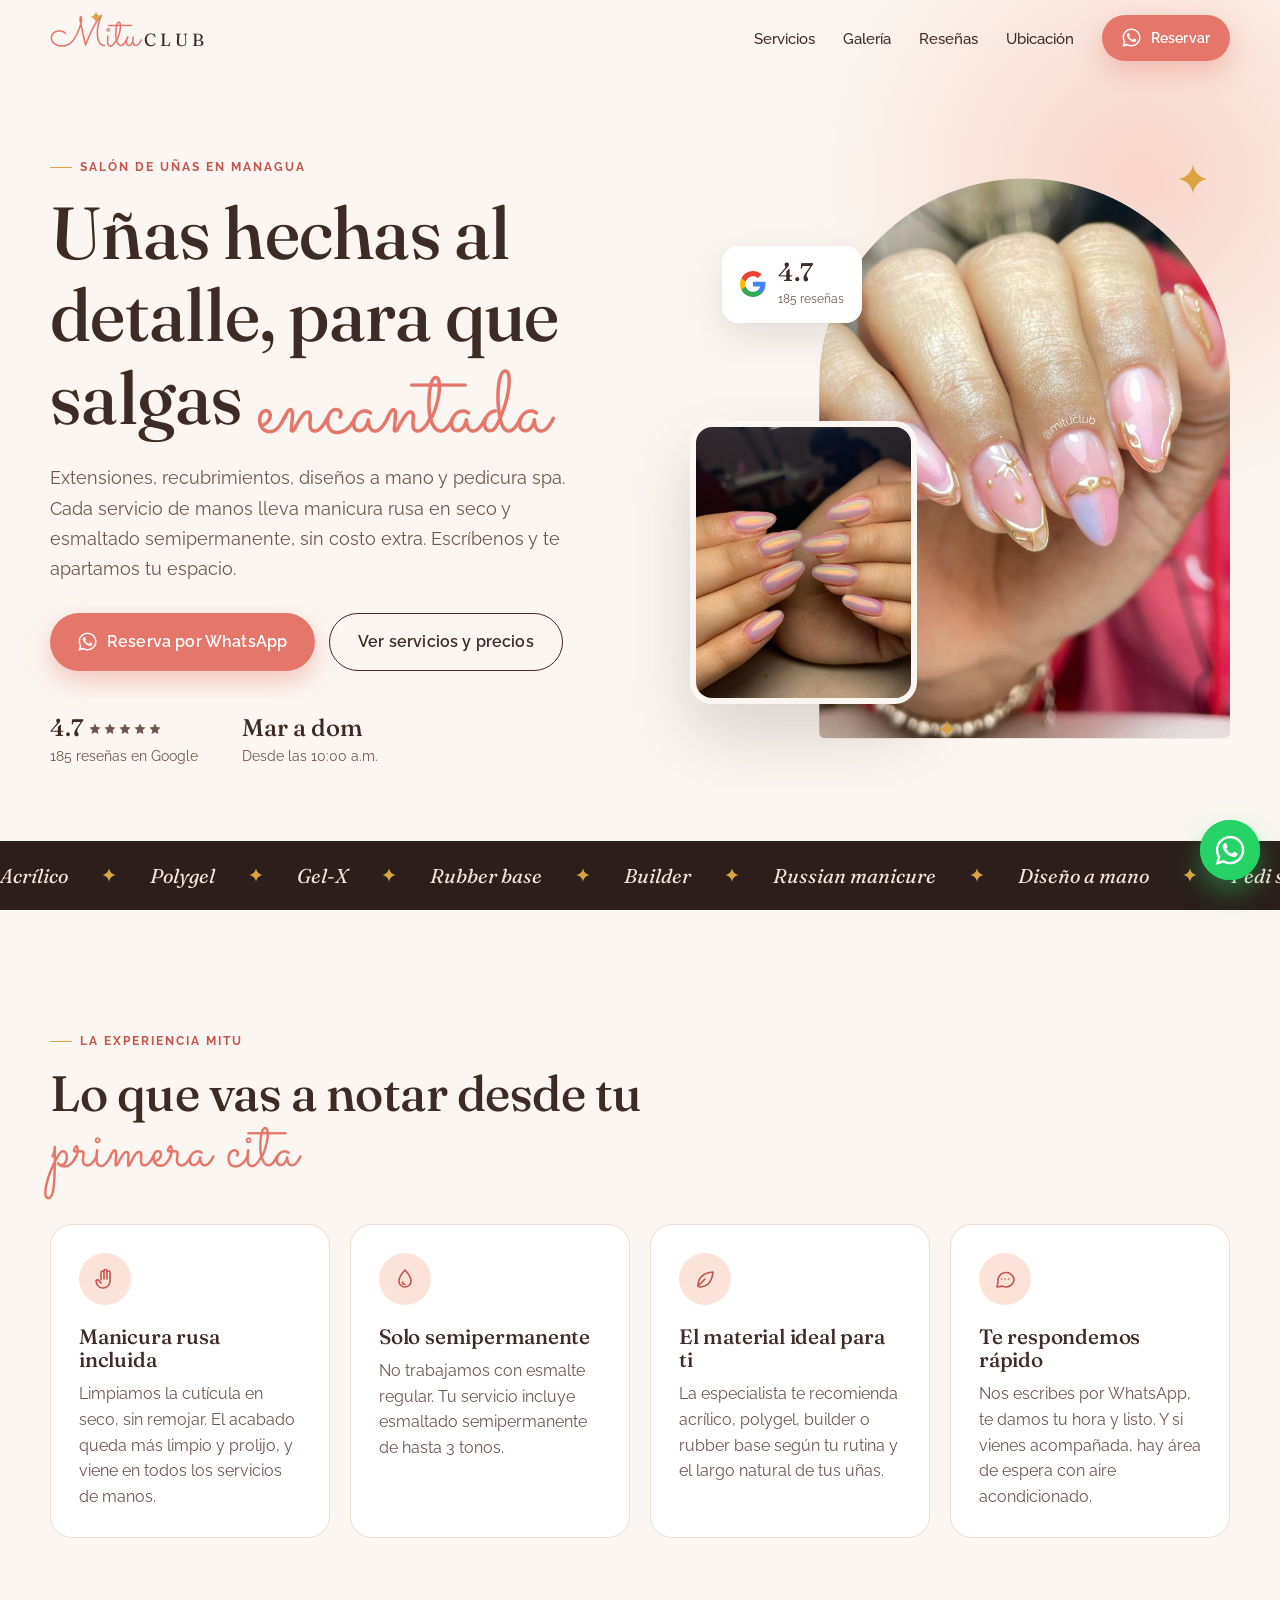
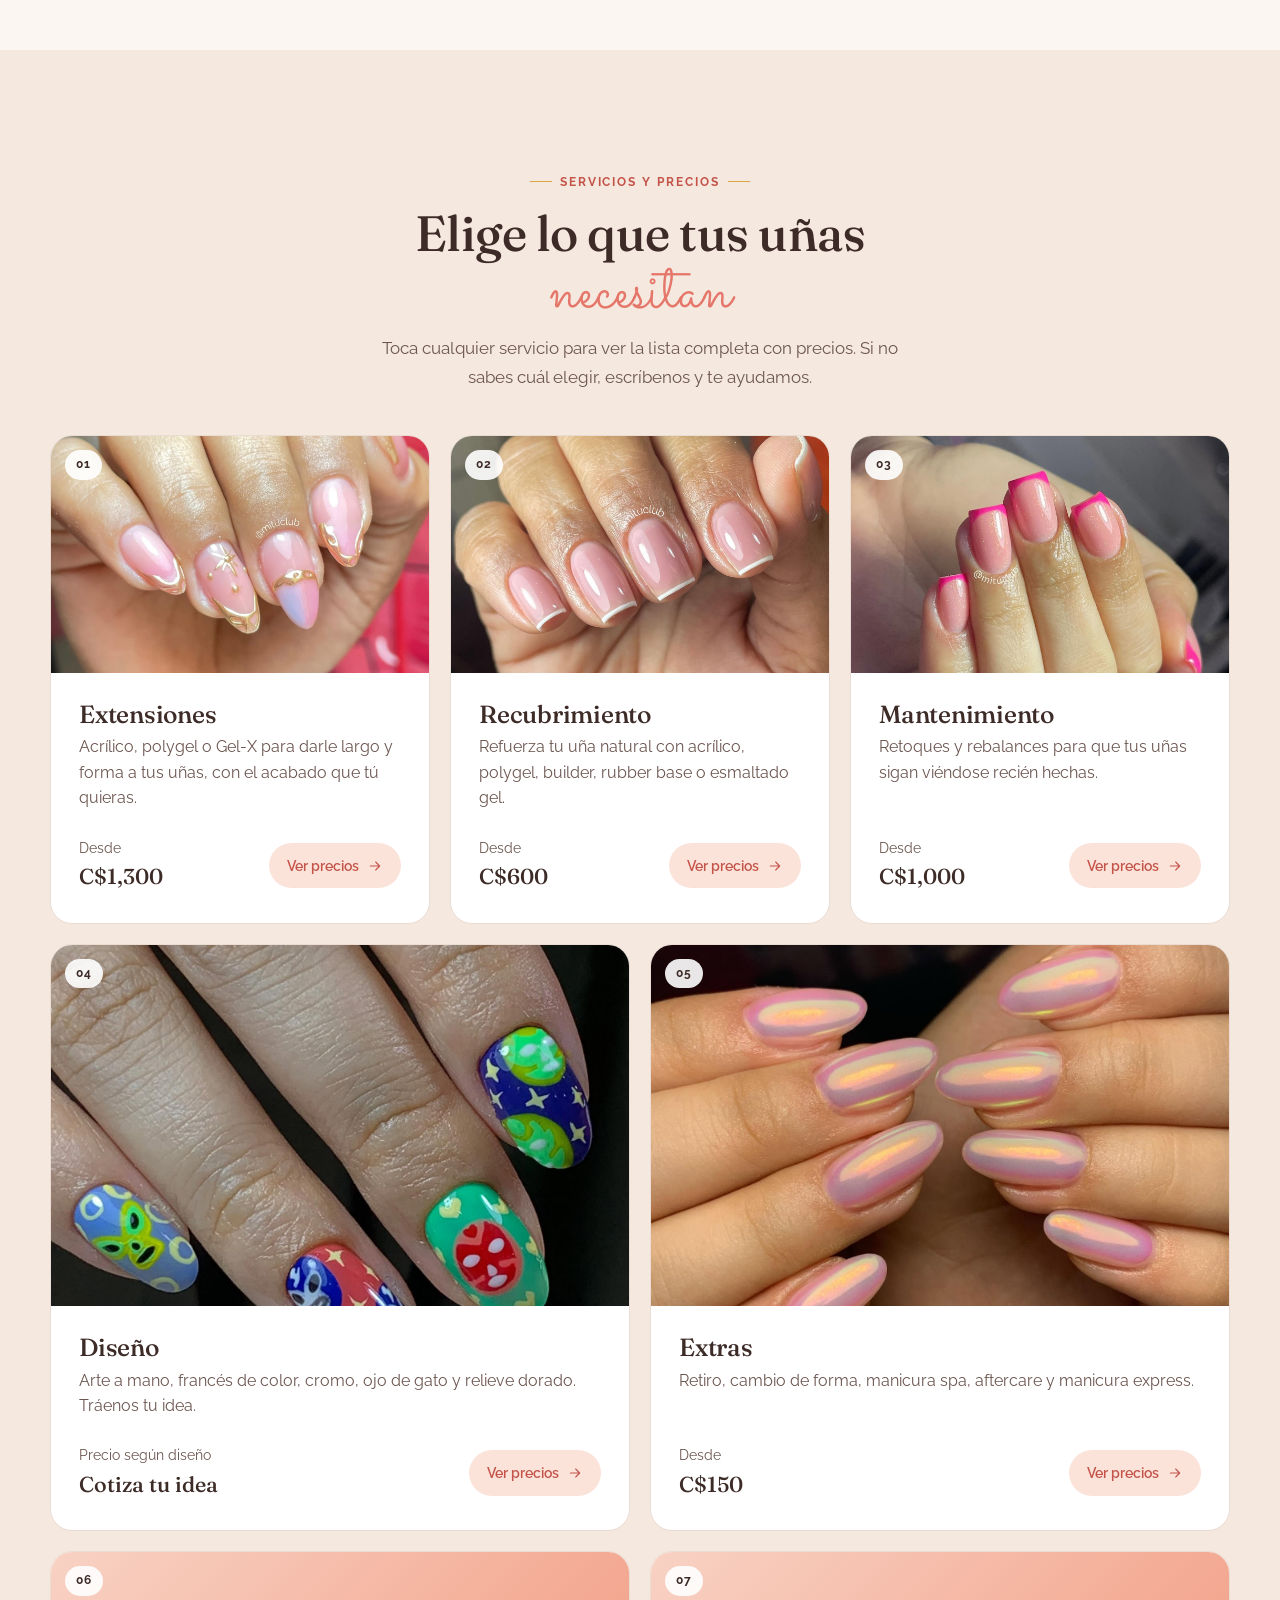
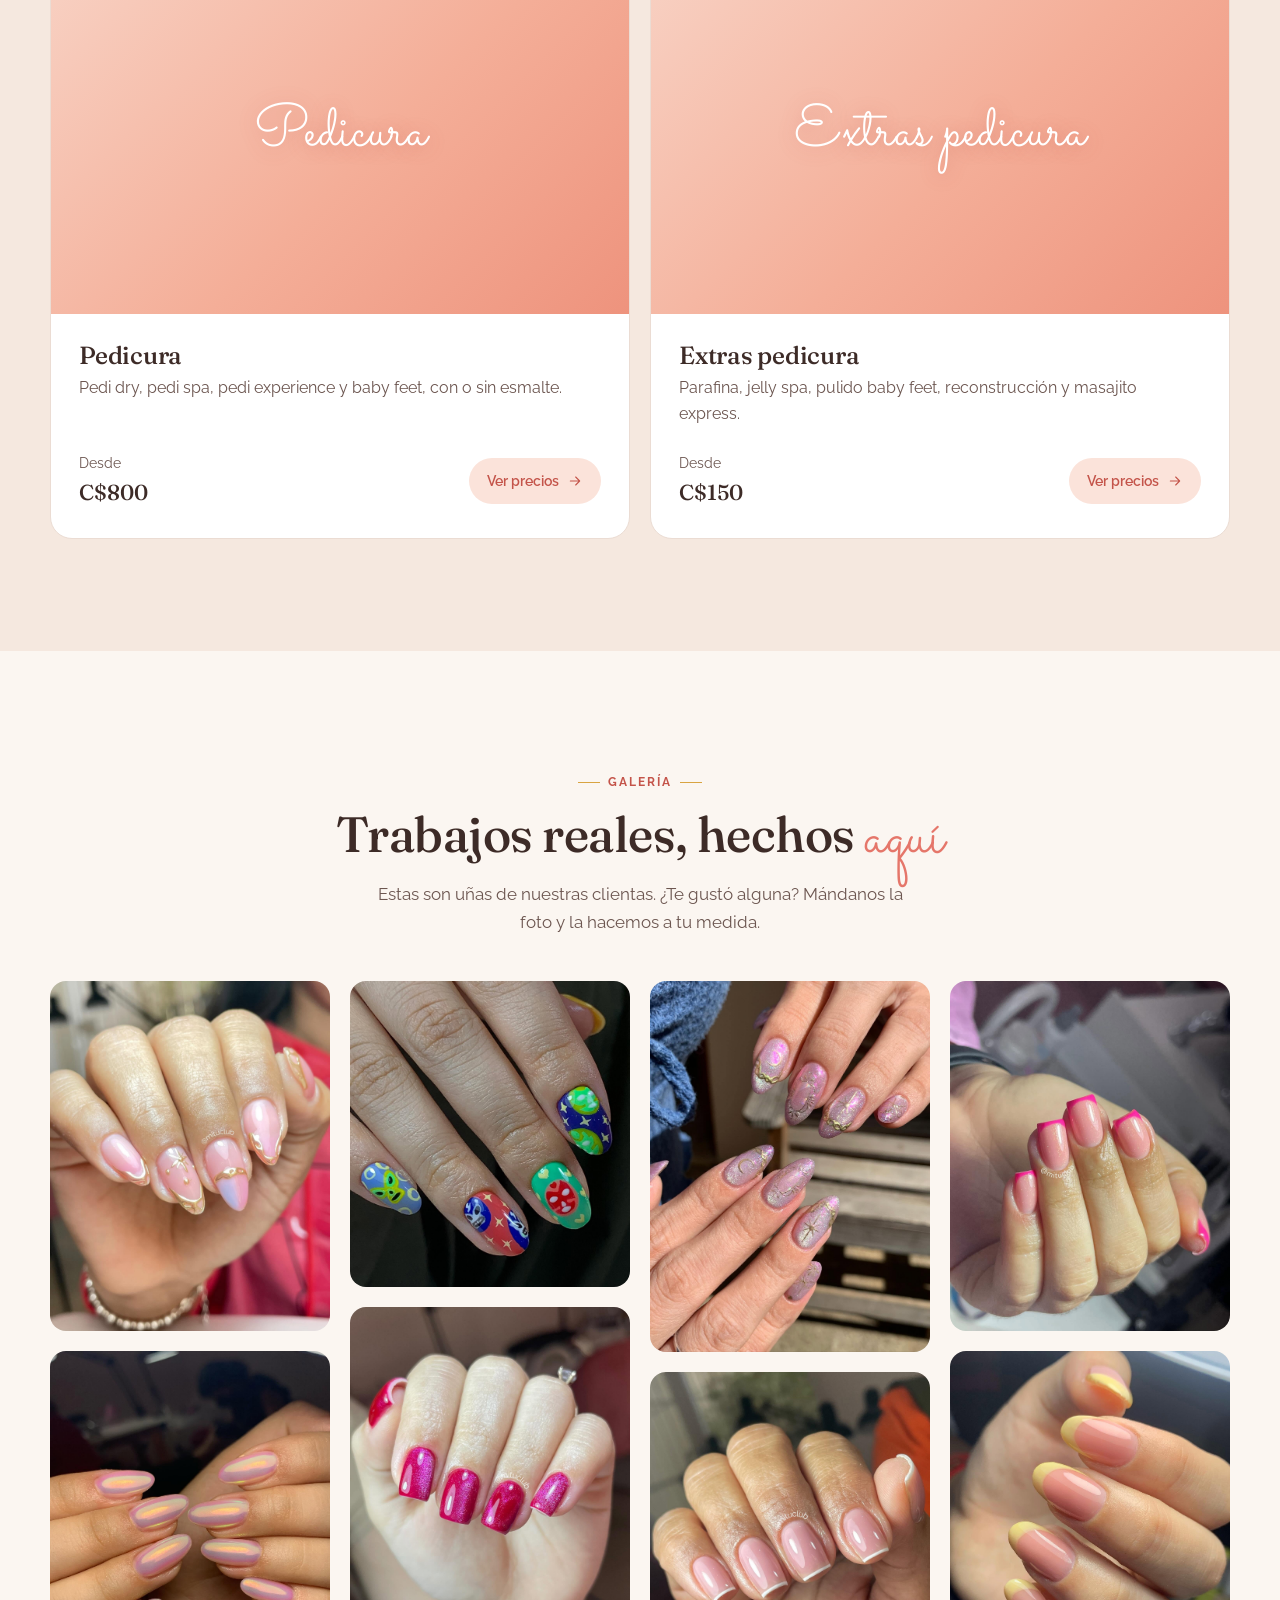
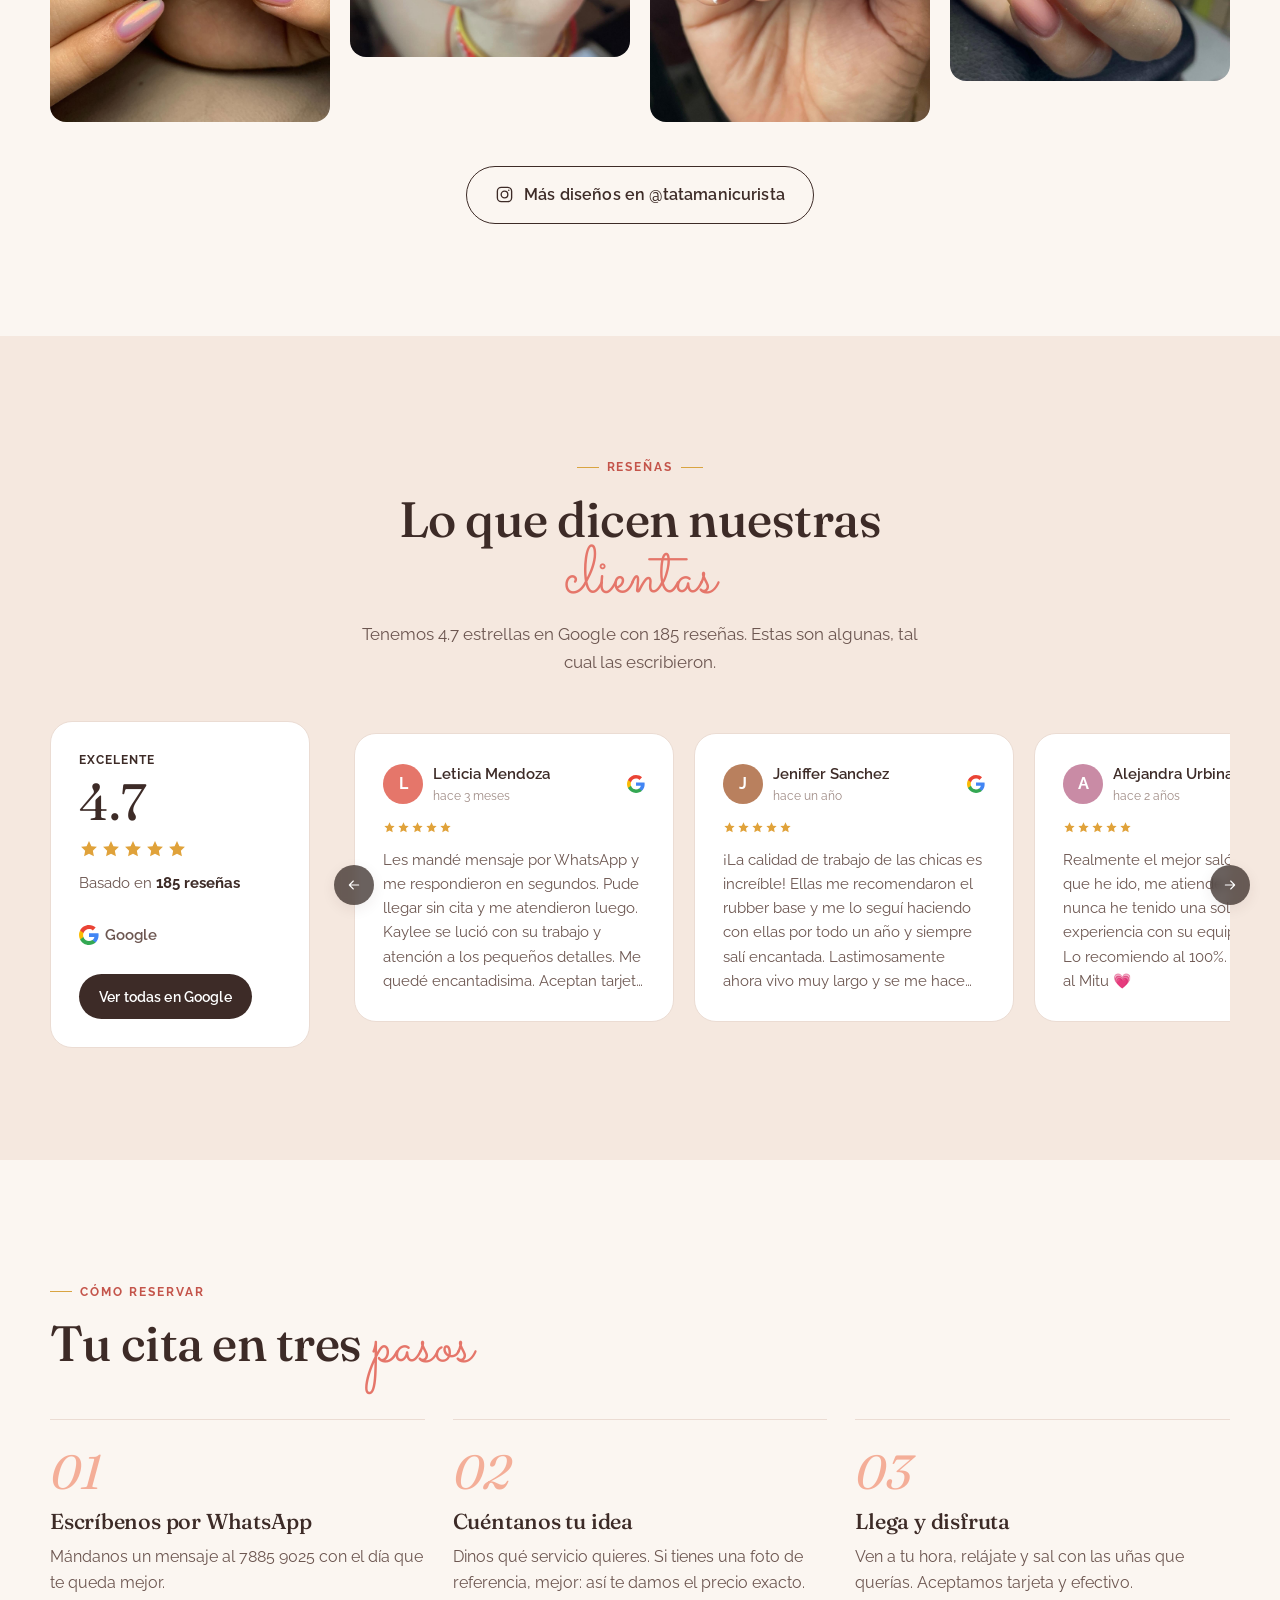
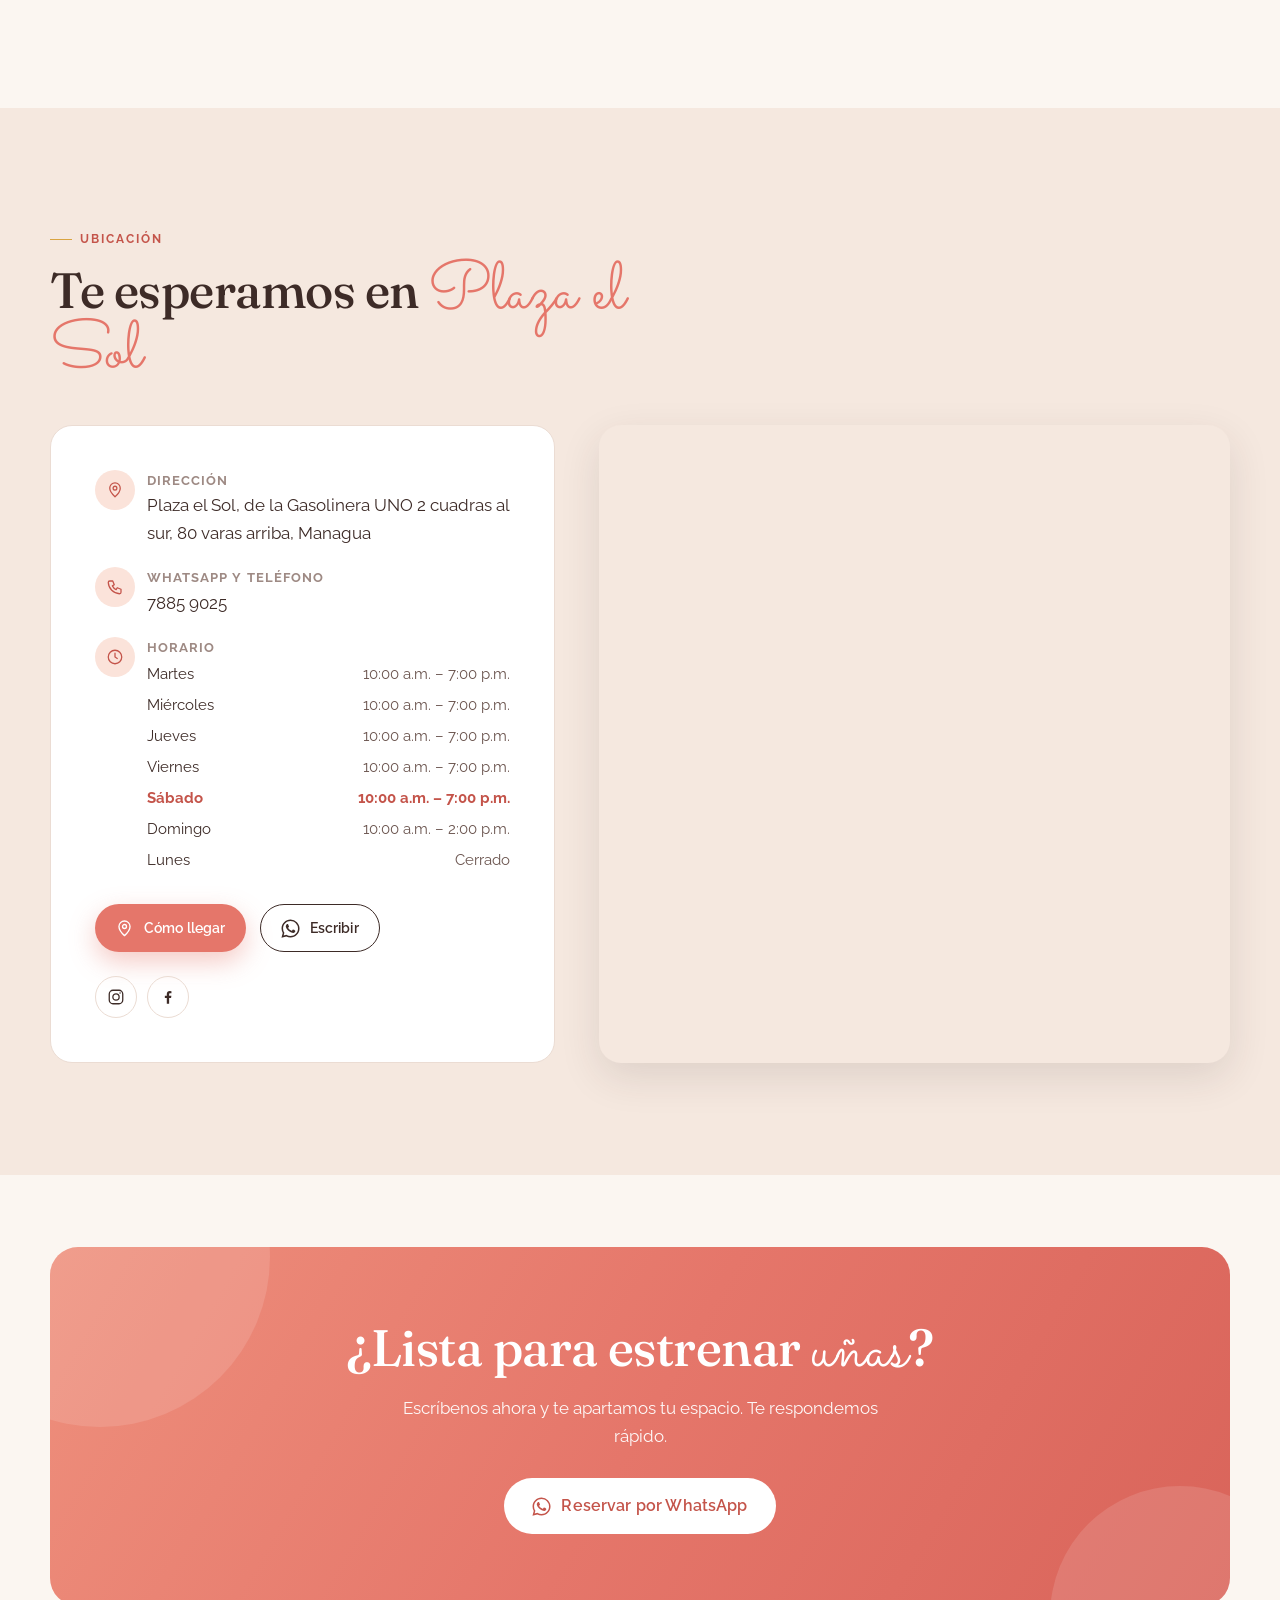
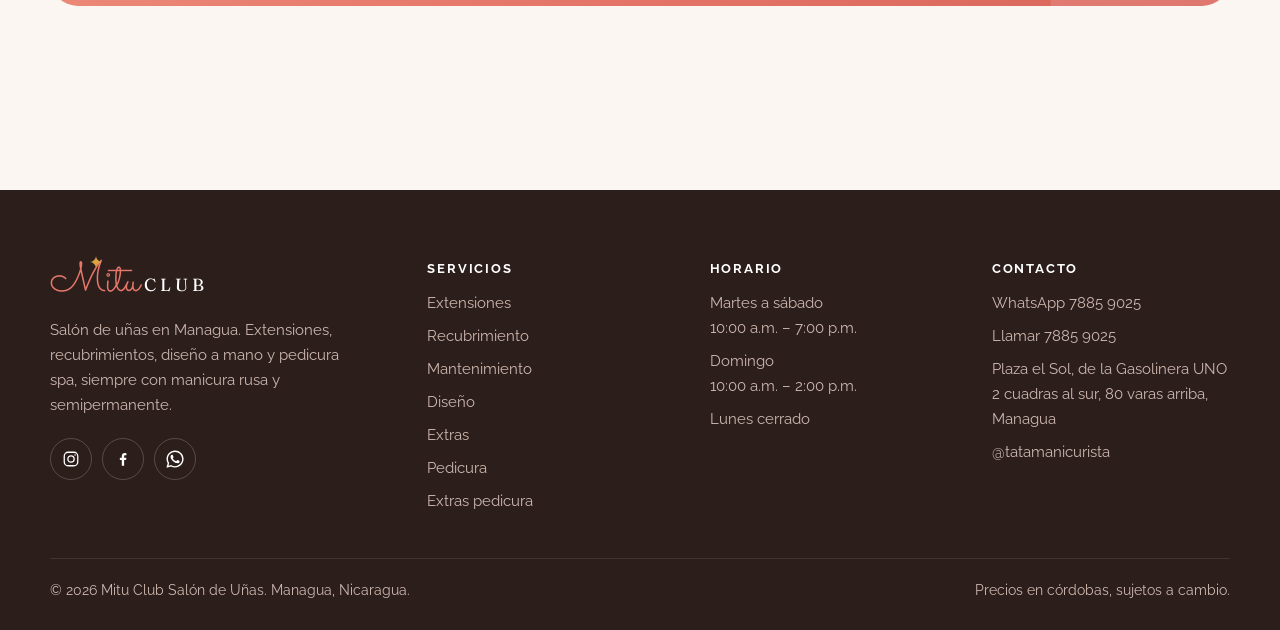
==== index.html @ b4ae1d47 "Sitio web de Mitu Club Salón de Uñas (Managua) Home con servicios, galería, reseñas de Google, mapa " ====
<!doctype html>
<html lang="es" class="no-js">
<head>
<meta charset="utf-8">
<meta name="viewport" content="width=device-width, initial-scale=1">
<title>Mitu Club Salón de Uñas en Managua | Extensiones, diseño y pedicura</title>
<meta name="description" content="Salón de uñas en Managua con 4.7★ en Google. Extensiones, rubber base, diseño a mano y pedicura spa con manicura rusa incluida. Reserva por WhatsApp al 7885 9025.">
<link rel="canonical" href="https://davidr0824.github.io/mitu-club/">
<meta name="theme-color" content="#FBF6F1">
<meta property="og:type" content="website">
<meta property="og:locale" content="es_NI">
<meta property="og:site_name" content="Mitu Club Salón de Uñas">
<meta property="og:title" content="Mitu Club Salón de Uñas en Managua | Extensiones, diseño y pedicura">
<meta property="og:description" content="Salón de uñas en Managua con 4.7★ en Google. Extensiones, rubber base, diseño a mano y pedicura spa con manicura rusa incluida. Reserva por WhatsApp al 7885 9025.">
<meta property="og:url" content="https://davidr0824.github.io/mitu-club/">
<meta property="og:image" content="https://davidr0824.github.io/mitu-club/assets/img/galeria/unas-rosa-oro-cromo.jpg">
<link rel="icon" href="data:image/svg+xml,%3Csvg xmlns='http://www.w3.org/2000/svg' viewBox='0 0 64 64'%3E%3Crect width='64' height='64' rx='16' fill='%23E5766A'/%3E%3Cpath d='M32 10c1.2 12 10 20.8 22 22-12 1.2-20.8 10-22 22-1.2-12-10-20.8-22-22 12-1.2 20.8-10 22-22Z' fill='%23fff'/%3E%3C/svg%3E">
<link rel="preconnect" href="https://fonts.googleapis.com">
<link rel="preconnect" href="https://fonts.gstatic.com" crossorigin>
<link href="https://fonts.googleapis.com/css2?family=Fraunces:ital,opsz,wght@0,9..144,400;0,9..144,500;1,9..144,400;1,9..144,500&family=Raleway:wght@400;500;600;700&family=Sacramento&display=swap" rel="stylesheet">
<link rel="stylesheet" href="css/styles.css">
<script type="application/ld+json">{"@context":"https://schema.org","@type":"NailSalon","name":"Mitu Club Salón de Uñas","image":"https://davidr0824.github.io/mitu-club/assets/img/galeria/unas-rosa-oro-cromo.jpg","url":"https://davidr0824.github.io/mitu-club/","telephone":"+50578859025","priceRange":"C$150 – C$1,450","address":{"@type":"PostalAddress","streetAddress":"Plaza el Sol, de la Gasolinera UNO 2 cuadras al sur, 80 varas arriba","addressLocality":"Managua","postalCode":"14035","addressCountry":"NI"},"geo":{"@type":"GeoCoordinates","latitude":12.1280834,"longitude":-86.2606583},"hasMap":"https://maps.google.com/?cid=15493119852081437505","openingHoursSpecification":[{"@type":"OpeningHoursSpecification","dayOfWeek":["Tuesday","Wednesday","Thursday","Friday","Saturday"],"opens":"10:00","closes":"19:00"},{"@type":"OpeningHoursSpecification","dayOfWeek":"Sunday","opens":"10:00","closes":"14:00"}],"aggregateRating":{"@type":"AggregateRating","ratingValue":"4.7","reviewCount":185},"sameAs":["https://www.facebook.com/mitu.clubbb/","https://www.instagram.com/tatamanicurista/"]}</script>
</head>
<body>
<a class="skip-link" href="#contenido">Saltar al contenido</a>
<header class="site-header">
  <div class="container header-inner">
    <a class="logo" href="./" aria-label="Mitu Club Salón de Uñas, inicio">
      <svg class="logo-spark" aria-hidden="true" viewBox="0 0 24 24" fill="currentColor"><path d="M12 0c.6 6.4 5.6 11.4 12 12-6.4.6-11.4 5.6-12 12-.6-6.4-5.6-11.4-12-12C6.4 11.4 11.4 6.4 12 0Z"/></svg>
      <span class="logo-script">Mitu</span><span class="logo-word">Club</span>
    </a>
    <nav class="nav" aria-label="Principal">
      <ul class="nav-links" id="menu">
        <li><a href="./#servicios">Servicios</a></li>
        <li><a href="./#galeria">Galería</a></li>
        <li><a href="./#resenas">Reseñas</a></li>
        <li><a href="./#ubicacion">Ubicación</a></li>
      </ul>
      <a class="btn btn--primary btn--sm" href="https://wa.me/50578859025?text=%C2%A1Hola%20Mitu%20Club!%20Quiero%20agendar%20una%20cita%20para%20mis%20u%C3%B1as." target="_blank" rel="noopener"><svg class="icon" aria-hidden="true" viewBox="0 0 24 24" fill="currentColor"><path d="M17.47 14.38c-.3-.15-1.75-.86-2.02-.96-.27-.1-.47-.15-.67.15-.2.3-.77.96-.94 1.16-.17.2-.35.22-.64.07-.3-.15-1.26-.46-2.39-1.48-.88-.79-1.48-1.76-1.65-2.06-.17-.3-.02-.46.13-.6.13-.14.3-.35.45-.52.15-.17.2-.3.3-.5.1-.2.05-.37-.03-.52-.07-.15-.67-1.6-.92-2.2-.24-.58-.49-.5-.67-.5h-.57c-.2 0-.52.07-.79.37-.27.3-1.04 1.02-1.04 2.48 0 1.46 1.07 2.88 1.21 3.08.15.2 2.1 3.2 5.08 4.49.71.31 1.26.49 1.69.63.71.22 1.36.19 1.87.12.57-.09 1.75-.72 2-1.41.25-.69.25-1.29.17-1.41-.07-.12-.27-.2-.57-.35M12.05 21.5h-.01a9.43 9.43 0 0 1-4.8-1.31l-.35-.2-3.57.93.95-3.48-.22-.36a9.41 9.41 0 0 1-1.44-5.02c0-5.2 4.24-9.43 9.45-9.43 2.52 0 4.89.98 6.67 2.77a9.37 9.37 0 0 1 2.76 6.67c0 5.2-4.24 9.43-9.44 9.43m8.04-17.47A11.3 11.3 0 0 0 12.05.7C5.78.7.68 5.8.68 12.06c0 2 .52 3.96 1.52 5.68L.58 23.7l6.1-1.6a11.36 11.36 0 0 0 5.37 1.37h.01c6.26 0 11.36-5.1 11.36-11.37 0-3.03-1.18-5.89-3.33-8.04"/></svg> Reservar</a>
      <button class="nav-toggle" aria-label="Abrir menú" aria-expanded="false" aria-controls="menu"><span></span></button>
    </nav>
  </div>
</header>
<main id="contenido">

  <section class="hero">
    <div class="container hero-grid">
      <div>
        <span class="eyebrow" data-hero style="--d:.05s">Salón de uñas en Managua</span>
        <h1 class="hero-title" data-hero style="--d:.15s">Uñas hechas al detalle, para que salgas <span class="script">encantada</span></h1>
        <p class="hero-lead" data-hero style="--d:.3s">Extensiones, recubrimientos, diseños a mano y pedicura spa. Cada servicio de manos lleva manicura rusa en seco y esmaltado semipermanente, sin costo extra. Escríbenos y te apartamos tu espacio.</p>
        <div class="hero-actions" data-hero style="--d:.45s">
          <a class="btn btn--primary" href="https://wa.me/50578859025?text=%C2%A1Hola%20Mitu%20Club!%20Quiero%20agendar%20una%20cita%20para%20mis%20u%C3%B1as." target="_blank" rel="noopener"><svg class="icon" aria-hidden="true" viewBox="0 0 24 24" fill="currentColor"><path d="M17.47 14.38c-.3-.15-1.75-.86-2.02-.96-.27-.1-.47-.15-.67.15-.2.3-.77.96-.94 1.16-.17.2-.35.22-.64.07-.3-.15-1.26-.46-2.39-1.48-.88-.79-1.48-1.76-1.65-2.06-.17-.3-.02-.46.13-.6.13-.14.3-.35.45-.52.15-.17.2-.3.3-.5.1-.2.05-.37-.03-.52-.07-.15-.67-1.6-.92-2.2-.24-.58-.49-.5-.67-.5h-.57c-.2 0-.52.07-.79.37-.27.3-1.04 1.02-1.04 2.48 0 1.46 1.07 2.88 1.21 3.08.15.2 2.1 3.2 5.08 4.49.71.31 1.26.49 1.69.63.71.22 1.36.19 1.87.12.57-.09 1.75-.72 2-1.41.25-.69.25-1.29.17-1.41-.07-.12-.27-.2-.57-.35M12.05 21.5h-.01a9.43 9.43 0 0 1-4.8-1.31l-.35-.2-3.57.93.95-3.48-.22-.36a9.41 9.41 0 0 1-1.44-5.02c0-5.2 4.24-9.43 9.45-9.43 2.52 0 4.89.98 6.67 2.77a9.37 9.37 0 0 1 2.76 6.67c0 5.2-4.24 9.43-9.44 9.43m8.04-17.47A11.3 11.3 0 0 0 12.05.7C5.78.7.68 5.8.68 12.06c0 2 .52 3.96 1.52 5.68L.58 23.7l6.1-1.6a11.36 11.36 0 0 0 5.37 1.37h.01c6.26 0 11.36-5.1 11.36-11.37 0-3.03-1.18-5.89-3.33-8.04"/></svg> Reserva por WhatsApp</a>
          <a class="btn btn--ghost" href="#servicios">Ver servicios y precios</a>
        </div>
        <div class="hero-trust" data-hero style="--d:.6s">
          <div class="trust-item">
            <div>
              <strong>4.7 <span class="trust-stars" aria-hidden="true"><svg class="icon" viewBox="0 0 24 24" fill="currentColor"><path d="M12 2.5l2.9 6.14 6.6.78-4.9 4.6 1.3 6.6L12 17.6l-5.9 3.02 1.3-6.6-4.9-4.6 6.6-.78L12 2.5Z"/></svg><svg class="icon" viewBox="0 0 24 24" fill="currentColor"><path d="M12 2.5l2.9 6.14 6.6.78-4.9 4.6 1.3 6.6L12 17.6l-5.9 3.02 1.3-6.6-4.9-4.6 6.6-.78L12 2.5Z"/></svg><svg class="icon" viewBox="0 0 24 24" fill="currentColor"><path d="M12 2.5l2.9 6.14 6.6.78-4.9 4.6 1.3 6.6L12 17.6l-5.9 3.02 1.3-6.6-4.9-4.6 6.6-.78L12 2.5Z"/></svg><svg class="icon" viewBox="0 0 24 24" fill="currentColor"><path d="M12 2.5l2.9 6.14 6.6.78-4.9 4.6 1.3 6.6L12 17.6l-5.9 3.02 1.3-6.6-4.9-4.6 6.6-.78L12 2.5Z"/></svg><svg class="icon" viewBox="0 0 24 24" fill="currentColor"><path d="M12 2.5l2.9 6.14 6.6.78-4.9 4.6 1.3 6.6L12 17.6l-5.9 3.02 1.3-6.6-4.9-4.6 6.6-.78L12 2.5Z"/></svg></span></strong>
              <span>185 reseñas en Google</span>
            </div>
          </div>
          <div class="trust-item">
            <div>
              <strong>Mar a dom</strong>
              <span>Desde las 10:00 a.m.</span>
            </div>
          </div>
        </div>
      </div>
      <div class="hero-visual" aria-hidden="false">
        <div class="hero-photo hero-photo--main"><img src="assets/img/galeria/unas-rosa-oro-cromo.jpg" alt="Uñas almendra rosa con detalles dorados en relieve y estrella" width="1440" height="1800" fetchpriority="high" decoding="async" sizes="(max-width: 700px) 100vw, 50vw"></div>
        <div class="hero-photo hero-photo--small" data-hero style="--d:.7s"><img src="assets/img/galeria/unas-cromo-rosa-aurora.jpg" alt="Uñas almendra con efecto cromo rosa aurora" width="1440" height="1910" loading="lazy" decoding="async" sizes="220px"></div>
        <div class="hero-badge" data-hero style="--d:.9s">
          <svg class="icon icon-google" aria-hidden="true" viewBox="0 0 24 24"><path fill="#4285F4" d="M23.52 12.27c0-.79-.07-1.54-.19-2.27H12v4.3h6.44c-.28 1.5-1.13 2.77-2.4 3.62v3.01h3.88c2.27-2.09 3.6-5.17 3.6-8.66z"/><path fill="#34A853" d="M12 24c3.24 0 5.95-1.08 7.93-2.92l-3.88-3.01c-1.08.72-2.45 1.15-4.05 1.15-3.11 0-5.74-2.1-6.68-4.92H1.3v3.09C3.26 21.3 7.3 24 12 24z"/><path fill="#FBBC05" d="M5.32 14.3A7.2 7.2 0 0 1 4.96 12c0-.8.14-1.57.36-2.3V6.61H1.3A11.98 11.98 0 0 0 0 12c0 1.94.46 3.77 1.3 5.39l4.02-3.09z"/><path fill="#EA4335" d="M12 4.75c1.76 0 3.34.6 4.58 1.78l3.44-3.44C17.95 1.19 15.24 0 12 0 7.3 0 3.26 2.7 1.3 6.61l4.02 3.09C6.26 6.88 8.89 4.75 12 4.75z"/></svg>
          <div><strong>4.7</strong><small>185 reseñas</small></div>
        </div>
        <svg class="hero-spark hero-spark--a" aria-hidden="true" viewBox="0 0 24 24" fill="currentColor"><path d="M12 0c.6 6.4 5.6 11.4 12 12-6.4.6-11.4 5.6-12 12-.6-6.4-5.6-11.4-12-12C6.4 11.4 11.4 6.4 12 0Z"/></svg>
        <svg class="hero-spark hero-spark--b" aria-hidden="true" viewBox="0 0 24 24" fill="currentColor"><path d="M12 0c.6 6.4 5.6 11.4 12 12-6.4.6-11.4 5.6-12 12-.6-6.4-5.6-11.4-12-12C6.4 11.4 11.4 6.4 12 0Z"/></svg>
      </div>
    </div>
  </section>

  <div class="marquee" aria-label="Técnicas que trabajamos">
    <div class="marquee-track"><div class="marquee-group"><span class="marquee-item">Acrílico</span><svg class="marquee-dot icon" aria-hidden="true" viewBox="0 0 24 24" fill="currentColor"><path d="M12 0c.6 6.4 5.6 11.4 12 12-6.4.6-11.4 5.6-12 12-.6-6.4-5.6-11.4-12-12C6.4 11.4 11.4 6.4 12 0Z"/></svg><span class="marquee-item">Polygel</span><svg class="marquee-dot icon" aria-hidden="true" viewBox="0 0 24 24" fill="currentColor"><path d="M12 0c.6 6.4 5.6 11.4 12 12-6.4.6-11.4 5.6-12 12-.6-6.4-5.6-11.4-12-12C6.4 11.4 11.4 6.4 12 0Z"/></svg><span class="marquee-item">Gel-X</span><svg class="marquee-dot icon" aria-hidden="true" viewBox="0 0 24 24" fill="currentColor"><path d="M12 0c.6 6.4 5.6 11.4 12 12-6.4.6-11.4 5.6-12 12-.6-6.4-5.6-11.4-12-12C6.4 11.4 11.4 6.4 12 0Z"/></svg><span class="marquee-item">Rubber base</span><svg class="marquee-dot icon" aria-hidden="true" viewBox="0 0 24 24" fill="currentColor"><path d="M12 0c.6 6.4 5.6 11.4 12 12-6.4.6-11.4 5.6-12 12-.6-6.4-5.6-11.4-12-12C6.4 11.4 11.4 6.4 12 0Z"/></svg><span class="marquee-item">Builder</span><svg class="marquee-dot icon" aria-hidden="true" viewBox="0 0 24 24" fill="currentColor"><path d="M12 0c.6 6.4 5.6 11.4 12 12-6.4.6-11.4 5.6-12 12-.6-6.4-5.6-11.4-12-12C6.4 11.4 11.4 6.4 12 0Z"/></svg><span class="marquee-item">Russian manicure</span><svg class="marquee-dot icon" aria-hidden="true" viewBox="0 0 24 24" fill="currentColor"><path d="M12 0c.6 6.4 5.6 11.4 12 12-6.4.6-11.4 5.6-12 12-.6-6.4-5.6-11.4-12-12C6.4 11.4 11.4 6.4 12 0Z"/></svg><span class="marquee-item">Diseño a mano</span><svg class="marquee-dot icon" aria-hidden="true" viewBox="0 0 24 24" fill="currentColor"><path d="M12 0c.6 6.4 5.6 11.4 12 12-6.4.6-11.4 5.6-12 12-.6-6.4-5.6-11.4-12-12C6.4 11.4 11.4 6.4 12 0Z"/></svg><span class="marquee-item">Pedi spa</span><svg class="marquee-dot icon" aria-hidden="true" viewBox="0 0 24 24" fill="currentColor"><path d="M12 0c.6 6.4 5.6 11.4 12 12-6.4.6-11.4 5.6-12 12-.6-6.4-5.6-11.4-12-12C6.4 11.4 11.4 6.4 12 0Z"/></svg><span class="marquee-item">Baby feet</span><svg class="marquee-dot icon" aria-hidden="true" viewBox="0 0 24 24" fill="currentColor"><path d="M12 0c.6 6.4 5.6 11.4 12 12-6.4.6-11.4 5.6-12 12-.6-6.4-5.6-11.4-12-12C6.4 11.4 11.4 6.4 12 0Z"/></svg><span class="marquee-item">Efecto cromo</span><svg class="marquee-dot icon" aria-hidden="true" viewBox="0 0 24 24" fill="currentColor"><path d="M12 0c.6 6.4 5.6 11.4 12 12-6.4.6-11.4 5.6-12 12-.6-6.4-5.6-11.4-12-12C6.4 11.4 11.4 6.4 12 0Z"/></svg></div><div class="marquee-group" aria-hidden="true"><span class="marquee-item">Acrílico</span><svg class="marquee-dot icon" aria-hidden="true" viewBox="0 0 24 24" fill="currentColor"><path d="M12 0c.6 6.4 5.6 11.4 12 12-6.4.6-11.4 5.6-12 12-.6-6.4-5.6-11.4-12-12C6.4 11.4 11.4 6.4 12 0Z"/></svg><span class="marquee-item">Polygel</span><svg class="marquee-dot icon" aria-hidden="true" viewBox="0 0 24 24" fill="currentColor"><path d="M12 0c.6 6.4 5.6 11.4 12 12-6.4.6-11.4 5.6-12 12-.6-6.4-5.6-11.4-12-12C6.4 11.4 11.4 6.4 12 0Z"/></svg><span class="marquee-item">Gel-X</span><svg class="marquee-dot icon" aria-hidden="true" viewBox="0 0 24 24" fill="currentColor"><path d="M12 0c.6 6.4 5.6 11.4 12 12-6.4.6-11.4 5.6-12 12-.6-6.4-5.6-11.4-12-12C6.4 11.4 11.4 6.4 12 0Z"/></svg><span class="marquee-item">Rubber base</span><svg class="marquee-dot icon" aria-hidden="true" viewBox="0 0 24 24" fill="currentColor"><path d="M12 0c.6 6.4 5.6 11.4 12 12-6.4.6-11.4 5.6-12 12-.6-6.4-5.6-11.4-12-12C6.4 11.4 11.4 6.4 12 0Z"/></svg><span class="marquee-item">Builder</span><svg class="marquee-dot icon" aria-hidden="true" viewBox="0 0 24 24" fill="currentColor"><path d="M12 0c.6 6.4 5.6 11.4 12 12-6.4.6-11.4 5.6-12 12-.6-6.4-5.6-11.4-12-12C6.4 11.4 11.4 6.4 12 0Z"/></svg><span class="marquee-item">Russian manicure</span><svg class="marquee-dot icon" aria-hidden="true" viewBox="0 0 24 24" fill="currentColor"><path d="M12 0c.6 6.4 5.6 11.4 12 12-6.4.6-11.4 5.6-12 12-.6-6.4-5.6-11.4-12-12C6.4 11.4 11.4 6.4 12 0Z"/></svg><span class="marquee-item">Diseño a mano</span><svg class="marquee-dot icon" aria-hidden="true" viewBox="0 0 24 24" fill="currentColor"><path d="M12 0c.6 6.4 5.6 11.4 12 12-6.4.6-11.4 5.6-12 12-.6-6.4-5.6-11.4-12-12C6.4 11.4 11.4 6.4 12 0Z"/></svg><span class="marquee-item">Pedi spa</span><svg class="marquee-dot icon" aria-hidden="true" viewBox="0 0 24 24" fill="currentColor"><path d="M12 0c.6 6.4 5.6 11.4 12 12-6.4.6-11.4 5.6-12 12-.6-6.4-5.6-11.4-12-12C6.4 11.4 11.4 6.4 12 0Z"/></svg><span class="marquee-item">Baby feet</span><svg class="marquee-dot icon" aria-hidden="true" viewBox="0 0 24 24" fill="currentColor"><path d="M12 0c.6 6.4 5.6 11.4 12 12-6.4.6-11.4 5.6-12 12-.6-6.4-5.6-11.4-12-12C6.4 11.4 11.4 6.4 12 0Z"/></svg><span class="marquee-item">Efecto cromo</span><svg class="marquee-dot icon" aria-hidden="true" viewBox="0 0 24 24" fill="currentColor"><path d="M12 0c.6 6.4 5.6 11.4 12 12-6.4.6-11.4 5.6-12 12-.6-6.4-5.6-11.4-12-12C6.4 11.4 11.4 6.4 12 0Z"/></svg></div></div>
  </div>

  <section class="section" aria-labelledby="perks-title">
    <div class="container">
      <div class="section-head" data-reveal>
        <span class="eyebrow">La experiencia Mitu</span>
        <h2 class="section-title" id="perks-title">Lo que vas a notar desde tu <span class="script">primera cita</span></h2>
      </div>
      <div class="perks">
        <div class="perk" data-reveal style="--d:0s">
          <div class="perk-icon"><svg class="icon" aria-hidden="true" viewBox="0 0 24 24" fill="none" stroke="currentColor" stroke-width="1.6" stroke-linecap="round" stroke-linejoin="round"><path d="M8 13V5.5a1.5 1.5 0 0 1 3 0V12M11 11.5V4a1.5 1.5 0 0 1 3 0v8M14 11.5V5.5a1.5 1.5 0 0 1 3 0v8.5a7 7 0 0 1-7 7h-.5a6 6 0 0 1-4.9-2.6L3.3 15.3a1.5 1.5 0 0 1 2.4-1.8L8 16"/></svg></div>
          <h3>Manicura rusa incluida</h3>
          <p>Limpiamos la cutícula en seco, sin remojar. El acabado queda más limpio y prolijo, y viene en todos los servicios de manos.</p>
        </div>
        <div class="perk" data-reveal style="--d:.08s">
          <div class="perk-icon"><svg class="icon" aria-hidden="true" viewBox="0 0 24 24" fill="none" stroke="currentColor" stroke-width="1.6" stroke-linecap="round" stroke-linejoin="round"><path d="M12 3s6 6.6 6 11a6 6 0 0 1-12 0c0-4.4 6-11 6-11Z"/><path d="M9.5 15a2.5 2.5 0 0 0 2.5 2.5"/></svg></div>
          <h3>Solo semipermanente</h3>
          <p>No trabajamos con esmalte regular. Tu servicio incluye esmaltado semipermanente de hasta 3 tonos.</p>
        </div>
        <div class="perk" data-reveal style="--d:.16s">
          <div class="perk-icon"><svg class="icon" aria-hidden="true" viewBox="0 0 24 24" fill="none" stroke="currentColor" stroke-width="1.6" stroke-linecap="round" stroke-linejoin="round"><path d="M5 19c0-8 5-13 15-14-1 10-6 15-14 15"/><path d="M5 19l7-7"/></svg></div>
          <h3>El material ideal para ti</h3>
          <p>La especialista te recomienda acrílico, polygel, builder o rubber base según tu rutina y el largo natural de tus uñas.</p>
        </div>
        <div class="perk" data-reveal style="--d:.24s">
          <div class="perk-icon"><svg class="icon" aria-hidden="true" viewBox="0 0 24 24" fill="none" stroke="currentColor" stroke-width="1.6" stroke-linecap="round" stroke-linejoin="round"><path d="M21 12a8 8 0 0 1-11.6 7.1L4 20l1-4.6A8 8 0 1 1 21 12Z"/><path d="M8.5 12h.01M12 12h.01M15.5 12h.01"/></svg></div>
          <h3>Te respondemos rápido</h3>
          <p>Nos escribes por WhatsApp, te damos tu hora y listo. Y si vienes acompañada, hay área de espera con aire acondicionado.</p>
        </div>
      </div>
    </div>
  </section>

  <section class="section section--alt" id="servicios" aria-labelledby="servicios-title">
    <div class="container">
      <div class="section-head section-head--center" data-reveal>
        <span class="eyebrow">Servicios y precios</span>
        <h2 class="section-title" id="servicios-title">Elige lo que tus uñas <span class="script">necesitan</span></h2>
        <p class="section-sub" style="margin-inline:auto;">Toca cualquier servicio para ver la lista completa con precios. Si no sabes cuál elegir, escríbenos y te ayudamos.</p>
      </div>
      <div class="services-grid">
        <article class="service-card" data-reveal style="--d:0s">
          <span class="service-num">01</span>
          <div class="service-media"><img src="assets/img/galeria/unas-rosa-oro-cromo.jpg" alt="Uñas almendra rosa con detalles dorados en relieve y estrella" width="1440" height="1800" loading="lazy" decoding="async" sizes="(max-width: 640px) 100vw, 33vw"></div>
          <div class="service-body">
            <h3>Extensiones</h3>
            <p>Acrílico, polygel o Gel-X para darle largo y forma a tus uñas, con el acabado que tú quieras.</p>
            <div class="service-foot">
              <span class="service-price">Desde <strong>C$1,300</strong></span>
              <a class="service-link stretched" href="servicios/extensiones.html">Ver precios <svg class="icon" aria-hidden="true" viewBox="0 0 24 24" fill="none" stroke="currentColor" stroke-width="1.6" stroke-linecap="round" stroke-linejoin="round"><path d="M5 12h14M13 6l6 6-6 6"/></svg><span class="sr-only"> de Extensiones</span></a>
            </div>
          </div>
        </article>
        <article class="service-card" data-reveal style="--d:0.08s">
          <span class="service-num">02</span>
          <div class="service-media"><img src="assets/img/galeria/unas-micro-frances-blanco.jpg" alt="Uñas cortas nude con micro francés blanco" width="1440" height="1800" loading="lazy" decoding="async" sizes="(max-width: 640px) 100vw, 33vw"></div>
          <div class="service-body">
            <h3>Recubrimiento</h3>
            <p>Refuerza tu uña natural con acrílico, polygel, builder, rubber base o esmaltado gel.</p>
            <div class="service-foot">
              <span class="service-price">Desde <strong>C$600</strong></span>
              <a class="service-link stretched" href="servicios/recubrimiento.html">Ver precios <svg class="icon" aria-hidden="true" viewBox="0 0 24 24" fill="none" stroke="currentColor" stroke-width="1.6" stroke-linecap="round" stroke-linejoin="round"><path d="M5 12h14M13 6l6 6-6 6"/></svg><span class="sr-only"> de Recubrimiento</span></a>
            </div>
          </div>
        </article>
        <article class="service-card" data-reveal style="--d:0.16s">
          <span class="service-num">03</span>
          <div class="service-media"><img src="assets/img/galeria/unas-frances-rosa-neon.jpg" alt="Uñas cuadradas con francés rosa neón y brillo dorado" width="1440" height="1800" loading="lazy" decoding="async" sizes="(max-width: 640px) 100vw, 33vw"></div>
          <div class="service-body">
            <h3>Mantenimiento</h3>
            <p>Retoques y rebalances para que tus uñas sigan viéndose recién hechas.</p>
            <div class="service-foot">
              <span class="service-price">Desde <strong>C$1,000</strong></span>
              <a class="service-link stretched" href="servicios/mantenimiento.html">Ver precios <svg class="icon" aria-hidden="true" viewBox="0 0 24 24" fill="none" stroke="currentColor" stroke-width="1.6" stroke-linecap="round" stroke-linejoin="round"><path d="M5 12h14M13 6l6 6-6 6"/></svg><span class="sr-only"> de Mantenimiento</span></a>
            </div>
          </div>
        </article>
        <article class="service-card service-card--wide" data-reveal style="--d:0s">
          <span class="service-num">04</span>
          <div class="service-media"><img src="assets/img/galeria/unas-diseno-luchadores.jpg" alt="Uñas cortas con diseño a mano de máscaras de luchador" width="1440" height="1578" loading="lazy" decoding="async" sizes="(max-width: 640px) 100vw, 33vw"></div>
          <div class="service-body">
            <h3>Diseño</h3>
            <p>Arte a mano, francés de color, cromo, ojo de gato y relieve dorado. Tráenos tu idea.</p>
            <div class="service-foot">
              <span class="service-price">Precio según diseño <strong>Cotiza tu idea</strong></span>
              <a class="service-link stretched" href="servicios/diseno.html">Ver precios <svg class="icon" aria-hidden="true" viewBox="0 0 24 24" fill="none" stroke="currentColor" stroke-width="1.6" stroke-linecap="round" stroke-linejoin="round"><path d="M5 12h14M13 6l6 6-6 6"/></svg><span class="sr-only"> de Diseño</span></a>
            </div>
          </div>
        </article>
        <article class="service-card service-card--wide" data-reveal style="--d:0.08s">
          <span class="service-num">05</span>
          <div class="service-media"><img src="assets/img/galeria/unas-cromo-rosa-aurora.jpg" alt="Uñas almendra con efecto cromo rosa aurora" width="1440" height="1910" loading="lazy" decoding="async" sizes="(max-width: 640px) 100vw, 33vw"></div>
          <div class="service-body">
            <h3>Extras</h3>
            <p>Retiro, cambio de forma, manicura spa, aftercare y manicura express.</p>
            <div class="service-foot">
              <span class="service-price">Desde <strong>C$150</strong></span>
              <a class="service-link stretched" href="servicios/extras.html">Ver precios <svg class="icon" aria-hidden="true" viewBox="0 0 24 24" fill="none" stroke="currentColor" stroke-width="1.6" stroke-linecap="round" stroke-linejoin="round"><path d="M5 12h14M13 6l6 6-6 6"/></svg><span class="sr-only"> de Extras</span></a>
            </div>
          </div>
        </article>
        <article class="service-card service-card--wide" data-reveal style="--d:0.16s">
          <span class="service-num">06</span>
          <div class="service-media service-media--art"><span class="script">Pedicura</span></div>
          <div class="service-body">
            <h3>Pedicura</h3>
            <p>Pedi dry, pedi spa, pedi experience y baby feet, con o sin esmalte.</p>
            <div class="service-foot">
              <span class="service-price">Desde <strong>C$800</strong></span>
              <a class="service-link stretched" href="servicios/pedicura.html">Ver precios <svg class="icon" aria-hidden="true" viewBox="0 0 24 24" fill="none" stroke="currentColor" stroke-width="1.6" stroke-linecap="round" stroke-linejoin="round"><path d="M5 12h14M13 6l6 6-6 6"/></svg><span class="sr-only"> de Pedicura</span></a>
            </div>
          </div>
        </article>
        <article class="service-card service-card--wide" data-reveal style="--d:0s">
          <span class="service-num">07</span>
          <div class="service-media service-media--art"><span class="script">Extras pedicura</span></div>
          <div class="service-body">
            <h3>Extras pedicura</h3>
            <p>Parafina, jelly spa, pulido baby feet, reconstrucción y masajito express.</p>
            <div class="service-foot">
              <span class="service-price">Desde <strong>C$150</strong></span>
              <a class="service-link stretched" href="servicios/extras-pedicura.html">Ver precios <svg class="icon" aria-hidden="true" viewBox="0 0 24 24" fill="none" stroke="currentColor" stroke-width="1.6" stroke-linecap="round" stroke-linejoin="round"><path d="M5 12h14M13 6l6 6-6 6"/></svg><span class="sr-only"> de Extras pedicura</span></a>
            </div>
          </div>
        </article>
      </div>
    </div>
  </section>

  <section class="section" id="galeria" aria-labelledby="galeria-title">
    <div class="container">
      <div class="section-head section-head--center" data-reveal>
        <span class="eyebrow">Galería</span>
        <h2 class="section-title" id="galeria-title">Trabajos reales, hechos <span class="script">aquí</span></h2>
        <p class="section-sub" style="margin-inline:auto;">Estas son uñas de nuestras clientas. ¿Te gustó alguna? Mándanos la foto y la hacemos a tu medida.</p>
      </div>
      <div class="gallery">
        <button class="gallery-item" type="button" data-full="assets/img/galeria/unas-rosa-oro-cromo.jpg" data-reveal style="--d:0s" aria-label="Ampliar foto: Rosa con oro en relieve">
          <img src="assets/img/galeria/unas-rosa-oro-cromo.jpg" alt="Uñas almendra rosa con detalles dorados en relieve y estrella" width="1440" height="1800" loading="lazy" decoding="async" sizes="(max-width: 600px) 100vw, 25vw">
          <span class="gallery-cap">Rosa con oro en relieve</span>
        </button>
        <button class="gallery-item" type="button" data-full="assets/img/galeria/unas-cromo-rosa-aurora.jpg" data-reveal style="--d:0.08s" aria-label="Ampliar foto: Cromo rosa aurora">
          <img src="assets/img/galeria/unas-cromo-rosa-aurora.jpg" alt="Uñas almendra con efecto cromo rosa aurora" width="1440" height="1910" loading="lazy" decoding="async" sizes="(max-width: 600px) 100vw, 25vw">
          <span class="gallery-cap">Cromo rosa aurora</span>
        </button>
        <button class="gallery-item" type="button" data-full="assets/img/galeria/unas-diseno-luchadores.jpg" data-reveal style="--d:0.16s" aria-label="Ampliar foto: Diseño a mano: luchadores">
          <img src="assets/img/galeria/unas-diseno-luchadores.jpg" alt="Uñas cortas con diseño a mano de máscaras de luchador" width="1440" height="1578" loading="lazy" decoding="async" sizes="(max-width: 600px) 100vw, 25vw">
          <span class="gallery-cap">Diseño a mano: luchadores</span>
        </button>
        <button class="gallery-item" type="button" data-full="assets/img/galeria/unas-magenta-ojo-de-gato.jpg" data-reveal style="--d:0.24s" aria-label="Ampliar foto: Magenta ojo de gato">
          <img src="assets/img/galeria/unas-magenta-ojo-de-gato.jpg" alt="Uñas cuadradas magenta con efecto ojo de gato" width="1440" height="1800" loading="lazy" decoding="async" sizes="(max-width: 600px) 100vw, 25vw">
          <span class="gallery-cap">Magenta ojo de gato</span>
        </button>
        <button class="gallery-item" type="button" data-full="assets/img/galeria/unas-lila-dorado-celestial.jpg" data-reveal style="--d:0s" aria-label="Ampliar foto: Lila celestial con dorado">
          <img src="assets/img/galeria/unas-lila-dorado-celestial.jpg" alt="Uñas almendra lila con brillo y diseño celestial dorado de lunas y estrellas" width="1440" height="1910" loading="lazy" decoding="async" sizes="(max-width: 600px) 100vw, 25vw">
          <span class="gallery-cap">Lila celestial con dorado</span>
        </button>
        <button class="gallery-item" type="button" data-full="assets/img/galeria/unas-micro-frances-blanco.jpg" data-reveal style="--d:0.08s" aria-label="Ampliar foto: Micro francés">
          <img src="assets/img/galeria/unas-micro-frances-blanco.jpg" alt="Uñas cortas nude con micro francés blanco" width="1440" height="1800" loading="lazy" decoding="async" sizes="(max-width: 600px) 100vw, 25vw">
          <span class="gallery-cap">Micro francés</span>
        </button>
        <button class="gallery-item" type="button" data-full="assets/img/galeria/unas-frances-rosa-neon.jpg" data-reveal style="--d:0.16s" aria-label="Ampliar foto: Francés rosa neón">
          <img src="assets/img/galeria/unas-frances-rosa-neon.jpg" alt="Uñas cuadradas con francés rosa neón y brillo dorado" width="1440" height="1800" loading="lazy" decoding="async" sizes="(max-width: 600px) 100vw, 25vw">
          <span class="gallery-cap">Francés rosa neón</span>
        </button>
        <button class="gallery-item" type="button" data-full="assets/img/galeria/unas-frances-amarillo-pastel.jpg" data-reveal style="--d:0.24s" aria-label="Ampliar foto: Francés amarillo pastel">
          <img src="assets/img/galeria/unas-frances-amarillo-pastel.jpg" alt="Uñas almendra nude con francés amarillo pastel" width="1440" height="1702" loading="lazy" decoding="async" sizes="(max-width: 600px) 100vw, 25vw">
          <span class="gallery-cap">Francés amarillo pastel</span>
        </button>
      </div>
      <div class="lightbox" id="lightbox" role="dialog" aria-modal="true" aria-label="Foto ampliada" aria-hidden="true">
        <button class="lightbox-btn lightbox-close" type="button" aria-label="Cerrar"><svg class="icon" aria-hidden="true" viewBox="0 0 24 24" fill="none" stroke="currentColor" stroke-width="1.6" stroke-linecap="round"><path d="M6 6l12 12M18 6L6 18"/></svg></button>
        <button class="lightbox-btn lightbox-prev" type="button" aria-label="Foto anterior"><svg class="icon" aria-hidden="true" viewBox="0 0 24 24" fill="none" stroke="currentColor" stroke-width="1.6" stroke-linecap="round" stroke-linejoin="round"><path d="M5 12h14M13 6l6 6-6 6"/></svg></button>
        <img alt="">
        <button class="lightbox-btn lightbox-next" type="button" aria-label="Foto siguiente"><svg class="icon" aria-hidden="true" viewBox="0 0 24 24" fill="none" stroke="currentColor" stroke-width="1.6" stroke-linecap="round" stroke-linejoin="round"><path d="M5 12h14M13 6l6 6-6 6"/></svg></button>
      </div>
      <div class="gallery-cta" data-reveal>
        <a class="btn btn--ghost" href="https://www.instagram.com/tatamanicurista/" target="_blank" rel="noopener"><svg class="icon" aria-hidden="true" viewBox="0 0 24 24" fill="none" stroke="currentColor" stroke-width="1.7"><rect x="3" y="3" width="18" height="18" rx="5"/><circle cx="12" cy="12" r="4.2"/><circle cx="17.4" cy="6.6" r="1" fill="currentColor" stroke="none"/></svg> Más diseños en @tatamanicurista</a>
      </div>
    </div>
  </section>

  <section class="section section--alt" id="resenas" aria-labelledby="reviews-title">
    <div class="container">
      <div class="section-head section-head--center" data-reveal>
        <span class="eyebrow">Reseñas</span>
        <h2 class="section-title" id="reviews-title">Lo que dicen nuestras <span class="script">clientas</span></h2>
        <p class="section-sub" style="margin-inline:auto;">Tenemos 4.7 estrellas en Google con 185 reseñas. Estas son algunas, tal cual las escribieron.</p>
      </div>
      <div class="reviews-layout">
        <div class="reviews-panel" data-reveal>
          <span class="reviews-panel-badge">Excelente</span>
          <span class="reviews-panel-score">4.7</span>
          <span class="stars reviews-panel-stars" aria-hidden="true"><svg class="icon" viewBox="0 0 24 24" fill="currentColor"><path d="M12 2.5l2.9 6.14 6.6.78-4.9 4.6 1.3 6.6L12 17.6l-5.9 3.02 1.3-6.6-4.9-4.6 6.6-.78L12 2.5Z"/></svg><svg class="icon" viewBox="0 0 24 24" fill="currentColor"><path d="M12 2.5l2.9 6.14 6.6.78-4.9 4.6 1.3 6.6L12 17.6l-5.9 3.02 1.3-6.6-4.9-4.6 6.6-.78L12 2.5Z"/></svg><svg class="icon" viewBox="0 0 24 24" fill="currentColor"><path d="M12 2.5l2.9 6.14 6.6.78-4.9 4.6 1.3 6.6L12 17.6l-5.9 3.02 1.3-6.6-4.9-4.6 6.6-.78L12 2.5Z"/></svg><svg class="icon" viewBox="0 0 24 24" fill="currentColor"><path d="M12 2.5l2.9 6.14 6.6.78-4.9 4.6 1.3 6.6L12 17.6l-5.9 3.02 1.3-6.6-4.9-4.6 6.6-.78L12 2.5Z"/></svg><svg class="icon" viewBox="0 0 24 24" fill="currentColor"><path d="M12 2.5l2.9 6.14 6.6.78-4.9 4.6 1.3 6.6L12 17.6l-5.9 3.02 1.3-6.6-4.9-4.6 6.6-.78L12 2.5Z"/></svg></span>
          <p class="reviews-panel-count">Basado en <strong>185 reseñas</strong></p>
          <div class="reviews-panel-google"><svg class="icon" aria-hidden="true" viewBox="0 0 24 24"><path fill="#4285F4" d="M23.52 12.27c0-.79-.07-1.54-.19-2.27H12v4.3h6.44c-.28 1.5-1.13 2.77-2.4 3.62v3.01h3.88c2.27-2.09 3.6-5.17 3.6-8.66z"/><path fill="#34A853" d="M12 24c3.24 0 5.95-1.08 7.93-2.92l-3.88-3.01c-1.08.72-2.45 1.15-4.05 1.15-3.11 0-5.74-2.1-6.68-4.92H1.3v3.09C3.26 21.3 7.3 24 12 24z"/><path fill="#FBBC05" d="M5.32 14.3A7.2 7.2 0 0 1 4.96 12c0-.8.14-1.57.36-2.3V6.61H1.3A11.98 11.98 0 0 0 0 12c0 1.94.46 3.77 1.3 5.39l4.02-3.09z"/><path fill="#EA4335" d="M12 4.75c1.76 0 3.34.6 4.58 1.78l3.44-3.44C17.95 1.19 15.24 0 12 0 7.3 0 3.26 2.7 1.3 6.61l4.02 3.09C6.26 6.88 8.89 4.75 12 4.75z"/></svg><span>Google</span></div>
          <a class="btn btn--google btn--sm" href="https://maps.google.com/?cid=15493119852081437505" target="_blank" rel="noopener">Ver todas en Google</a>
        </div>
        <div class="reviews-carousel">
          <div class="reviews-track" id="reviewsTrack" tabindex="0" aria-label="Reseñas de clientas: usa las flechas o desliza para ver más">
          <article class="review-card">
            <div class="review-card-head">
              <span class="review-avatar" style="background:#E5766A">L</span>
              <div class="review-card-id">
                <span class="review-card-author">Leticia Mendoza</span>
                <span class="review-card-date">hace 3 meses</span>
              </div>
              <svg class="icon icon-google-mark" aria-hidden="true" viewBox="0 0 24 24"><path fill="#4285F4" d="M23.52 12.27c0-.79-.07-1.54-.19-2.27H12v4.3h6.44c-.28 1.5-1.13 2.77-2.4 3.62v3.01h3.88c2.27-2.09 3.6-5.17 3.6-8.66z"/><path fill="#34A853" d="M12 24c3.24 0 5.95-1.08 7.93-2.92l-3.88-3.01c-1.08.72-2.45 1.15-4.05 1.15-3.11 0-5.74-2.1-6.68-4.92H1.3v3.09C3.26 21.3 7.3 24 12 24z"/><path fill="#FBBC05" d="M5.32 14.3A7.2 7.2 0 0 1 4.96 12c0-.8.14-1.57.36-2.3V6.61H1.3A11.98 11.98 0 0 0 0 12c0 1.94.46 3.77 1.3 5.39l4.02-3.09z"/><path fill="#EA4335" d="M12 4.75c1.76 0 3.34.6 4.58 1.78l3.44-3.44C17.95 1.19 15.24 0 12 0 7.3 0 3.26 2.7 1.3 6.61l4.02 3.09C6.26 6.88 8.89 4.75 12 4.75z"/></svg>
            </div>
            <span class="stars" role="img" aria-label="5 de 5 estrellas"><svg class="icon" viewBox="0 0 24 24" fill="currentColor"><path d="M12 2.5l2.9 6.14 6.6.78-4.9 4.6 1.3 6.6L12 17.6l-5.9 3.02 1.3-6.6-4.9-4.6 6.6-.78L12 2.5Z"/></svg><svg class="icon" viewBox="0 0 24 24" fill="currentColor"><path d="M12 2.5l2.9 6.14 6.6.78-4.9 4.6 1.3 6.6L12 17.6l-5.9 3.02 1.3-6.6-4.9-4.6 6.6-.78L12 2.5Z"/></svg><svg class="icon" viewBox="0 0 24 24" fill="currentColor"><path d="M12 2.5l2.9 6.14 6.6.78-4.9 4.6 1.3 6.6L12 17.6l-5.9 3.02 1.3-6.6-4.9-4.6 6.6-.78L12 2.5Z"/></svg><svg class="icon" viewBox="0 0 24 24" fill="currentColor"><path d="M12 2.5l2.9 6.14 6.6.78-4.9 4.6 1.3 6.6L12 17.6l-5.9 3.02 1.3-6.6-4.9-4.6 6.6-.78L12 2.5Z"/></svg><svg class="icon" viewBox="0 0 24 24" fill="currentColor"><path d="M12 2.5l2.9 6.14 6.6.78-4.9 4.6 1.3 6.6L12 17.6l-5.9 3.02 1.3-6.6-4.9-4.6 6.6-.78L12 2.5Z"/></svg></span>
            <p>Les mandé mensaje por WhatsApp y me respondieron en segundos. Pude llegar sin cita y me atendieron luego. Kaylee se lució con su trabajo y atención a los pequeños detalles. Me quedé encantadisima. Aceptan tarjeta y efectivo. Los recomiendo!!</p>
          </article>
          <article class="review-card">
            <div class="review-card-head">
              <span class="review-avatar" style="background:#B9805E">J</span>
              <div class="review-card-id">
                <span class="review-card-author">Jeniffer Sanchez</span>
                <span class="review-card-date">hace un año</span>
              </div>
              <svg class="icon icon-google-mark" aria-hidden="true" viewBox="0 0 24 24"><path fill="#4285F4" d="M23.52 12.27c0-.79-.07-1.54-.19-2.27H12v4.3h6.44c-.28 1.5-1.13 2.77-2.4 3.62v3.01h3.88c2.27-2.09 3.6-5.17 3.6-8.66z"/><path fill="#34A853" d="M12 24c3.24 0 5.95-1.08 7.93-2.92l-3.88-3.01c-1.08.72-2.45 1.15-4.05 1.15-3.11 0-5.74-2.1-6.68-4.92H1.3v3.09C3.26 21.3 7.3 24 12 24z"/><path fill="#FBBC05" d="M5.32 14.3A7.2 7.2 0 0 1 4.96 12c0-.8.14-1.57.36-2.3V6.61H1.3A11.98 11.98 0 0 0 0 12c0 1.94.46 3.77 1.3 5.39l4.02-3.09z"/><path fill="#EA4335" d="M12 4.75c1.76 0 3.34.6 4.58 1.78l3.44-3.44C17.95 1.19 15.24 0 12 0 7.3 0 3.26 2.7 1.3 6.61l4.02 3.09C6.26 6.88 8.89 4.75 12 4.75z"/></svg>
            </div>
            <span class="stars" role="img" aria-label="5 de 5 estrellas"><svg class="icon" viewBox="0 0 24 24" fill="currentColor"><path d="M12 2.5l2.9 6.14 6.6.78-4.9 4.6 1.3 6.6L12 17.6l-5.9 3.02 1.3-6.6-4.9-4.6 6.6-.78L12 2.5Z"/></svg><svg class="icon" viewBox="0 0 24 24" fill="currentColor"><path d="M12 2.5l2.9 6.14 6.6.78-4.9 4.6 1.3 6.6L12 17.6l-5.9 3.02 1.3-6.6-4.9-4.6 6.6-.78L12 2.5Z"/></svg><svg class="icon" viewBox="0 0 24 24" fill="currentColor"><path d="M12 2.5l2.9 6.14 6.6.78-4.9 4.6 1.3 6.6L12 17.6l-5.9 3.02 1.3-6.6-4.9-4.6 6.6-.78L12 2.5Z"/></svg><svg class="icon" viewBox="0 0 24 24" fill="currentColor"><path d="M12 2.5l2.9 6.14 6.6.78-4.9 4.6 1.3 6.6L12 17.6l-5.9 3.02 1.3-6.6-4.9-4.6 6.6-.78L12 2.5Z"/></svg><svg class="icon" viewBox="0 0 24 24" fill="currentColor"><path d="M12 2.5l2.9 6.14 6.6.78-4.9 4.6 1.3 6.6L12 17.6l-5.9 3.02 1.3-6.6-4.9-4.6 6.6-.78L12 2.5Z"/></svg></span>
            <p>¡La calidad de trabajo de las chicas es increíble! Ellas me recomendaron el rubber base y me lo seguí haciendo con ellas por todo un año y siempre salí encantada. Lastimosamente ahora vivo muy largo y se me hace muy difícil ir hasta sus nuevas instalaciones, pero siempre extraño mis uñas del Mitu.</p>
          </article>
          <article class="review-card">
            <div class="review-card-head">
              <span class="review-avatar" style="background:#C98BA5">A</span>
              <div class="review-card-id">
                <span class="review-card-author">Alejandra Urbina</span>
                <span class="review-card-date">hace 2 años</span>
              </div>
              <svg class="icon icon-google-mark" aria-hidden="true" viewBox="0 0 24 24"><path fill="#4285F4" d="M23.52 12.27c0-.79-.07-1.54-.19-2.27H12v4.3h6.44c-.28 1.5-1.13 2.77-2.4 3.62v3.01h3.88c2.27-2.09 3.6-5.17 3.6-8.66z"/><path fill="#34A853" d="M12 24c3.24 0 5.95-1.08 7.93-2.92l-3.88-3.01c-1.08.72-2.45 1.15-4.05 1.15-3.11 0-5.74-2.1-6.68-4.92H1.3v3.09C3.26 21.3 7.3 24 12 24z"/><path fill="#FBBC05" d="M5.32 14.3A7.2 7.2 0 0 1 4.96 12c0-.8.14-1.57.36-2.3V6.61H1.3A11.98 11.98 0 0 0 0 12c0 1.94.46 3.77 1.3 5.39l4.02-3.09z"/><path fill="#EA4335" d="M12 4.75c1.76 0 3.34.6 4.58 1.78l3.44-3.44C17.95 1.19 15.24 0 12 0 7.3 0 3.26 2.7 1.3 6.61l4.02 3.09C6.26 6.88 8.89 4.75 12 4.75z"/></svg>
            </div>
            <span class="stars" role="img" aria-label="5 de 5 estrellas"><svg class="icon" viewBox="0 0 24 24" fill="currentColor"><path d="M12 2.5l2.9 6.14 6.6.78-4.9 4.6 1.3 6.6L12 17.6l-5.9 3.02 1.3-6.6-4.9-4.6 6.6-.78L12 2.5Z"/></svg><svg class="icon" viewBox="0 0 24 24" fill="currentColor"><path d="M12 2.5l2.9 6.14 6.6.78-4.9 4.6 1.3 6.6L12 17.6l-5.9 3.02 1.3-6.6-4.9-4.6 6.6-.78L12 2.5Z"/></svg><svg class="icon" viewBox="0 0 24 24" fill="currentColor"><path d="M12 2.5l2.9 6.14 6.6.78-4.9 4.6 1.3 6.6L12 17.6l-5.9 3.02 1.3-6.6-4.9-4.6 6.6-.78L12 2.5Z"/></svg><svg class="icon" viewBox="0 0 24 24" fill="currentColor"><path d="M12 2.5l2.9 6.14 6.6.78-4.9 4.6 1.3 6.6L12 17.6l-5.9 3.02 1.3-6.6-4.9-4.6 6.6-.78L12 2.5Z"/></svg><svg class="icon" viewBox="0 0 24 24" fill="currentColor"><path d="M12 2.5l2.9 6.14 6.6.78-4.9 4.6 1.3 6.6L12 17.6l-5.9 3.02 1.3-6.6-4.9-4.6 6.6-.78L12 2.5Z"/></svg></span>
            <p>Realmente el mejor salón de uñas al que he ido, me atiende increíble y nunca he tenido una sola mala experiencia con su equipo o servicio. Lo recomiendo al 100%. Me encanta ir al Mitu 💗</p>
          </article>
          <article class="review-card">
            <div class="review-card-head">
              <span class="review-avatar" style="background:#D9A441">O</span>
              <div class="review-card-id">
                <span class="review-card-author">Ony Salguti</span>
                <span class="review-card-date">hace un año</span>
              </div>
              <svg class="icon icon-google-mark" aria-hidden="true" viewBox="0 0 24 24"><path fill="#4285F4" d="M23.52 12.27c0-.79-.07-1.54-.19-2.27H12v4.3h6.44c-.28 1.5-1.13 2.77-2.4 3.62v3.01h3.88c2.27-2.09 3.6-5.17 3.6-8.66z"/><path fill="#34A853" d="M12 24c3.24 0 5.95-1.08 7.93-2.92l-3.88-3.01c-1.08.72-2.45 1.15-4.05 1.15-3.11 0-5.74-2.1-6.68-4.92H1.3v3.09C3.26 21.3 7.3 24 12 24z"/><path fill="#FBBC05" d="M5.32 14.3A7.2 7.2 0 0 1 4.96 12c0-.8.14-1.57.36-2.3V6.61H1.3A11.98 11.98 0 0 0 0 12c0 1.94.46 3.77 1.3 5.39l4.02-3.09z"/><path fill="#EA4335" d="M12 4.75c1.76 0 3.34.6 4.58 1.78l3.44-3.44C17.95 1.19 15.24 0 12 0 7.3 0 3.26 2.7 1.3 6.61l4.02 3.09C6.26 6.88 8.89 4.75 12 4.75z"/></svg>
            </div>
            <span class="stars" role="img" aria-label="5 de 5 estrellas"><svg class="icon" viewBox="0 0 24 24" fill="currentColor"><path d="M12 2.5l2.9 6.14 6.6.78-4.9 4.6 1.3 6.6L12 17.6l-5.9 3.02 1.3-6.6-4.9-4.6 6.6-.78L12 2.5Z"/></svg><svg class="icon" viewBox="0 0 24 24" fill="currentColor"><path d="M12 2.5l2.9 6.14 6.6.78-4.9 4.6 1.3 6.6L12 17.6l-5.9 3.02 1.3-6.6-4.9-4.6 6.6-.78L12 2.5Z"/></svg><svg class="icon" viewBox="0 0 24 24" fill="currentColor"><path d="M12 2.5l2.9 6.14 6.6.78-4.9 4.6 1.3 6.6L12 17.6l-5.9 3.02 1.3-6.6-4.9-4.6 6.6-.78L12 2.5Z"/></svg><svg class="icon" viewBox="0 0 24 24" fill="currentColor"><path d="M12 2.5l2.9 6.14 6.6.78-4.9 4.6 1.3 6.6L12 17.6l-5.9 3.02 1.3-6.6-4.9-4.6 6.6-.78L12 2.5Z"/></svg><svg class="icon" viewBox="0 0 24 24" fill="currentColor"><path d="M12 2.5l2.9 6.14 6.6.78-4.9 4.6 1.3 6.6L12 17.6l-5.9 3.02 1.3-6.6-4.9-4.6 6.6-.78L12 2.5Z"/></svg></span>
            <p>Me encanta, un ambiente súper agradable, las chicas muy profesionales y amables. Del servicio podría hablar maravillas porque me ha encantado como cuidan mis manitos y pies.</p>
          </article>
          <article class="review-card">
            <div class="review-card-head">
              <span class="review-avatar" style="background:#7A9E8E">J</span>
              <div class="review-card-id">
                <span class="review-card-author">Joaquín Núñez</span>
                <span class="review-card-date">hace 2 años</span>
              </div>
              <svg class="icon icon-google-mark" aria-hidden="true" viewBox="0 0 24 24"><path fill="#4285F4" d="M23.52 12.27c0-.79-.07-1.54-.19-2.27H12v4.3h6.44c-.28 1.5-1.13 2.77-2.4 3.62v3.01h3.88c2.27-2.09 3.6-5.17 3.6-8.66z"/><path fill="#34A853" d="M12 24c3.24 0 5.95-1.08 7.93-2.92l-3.88-3.01c-1.08.72-2.45 1.15-4.05 1.15-3.11 0-5.74-2.1-6.68-4.92H1.3v3.09C3.26 21.3 7.3 24 12 24z"/><path fill="#FBBC05" d="M5.32 14.3A7.2 7.2 0 0 1 4.96 12c0-.8.14-1.57.36-2.3V6.61H1.3A11.98 11.98 0 0 0 0 12c0 1.94.46 3.77 1.3 5.39l4.02-3.09z"/><path fill="#EA4335" d="M12 4.75c1.76 0 3.34.6 4.58 1.78l3.44-3.44C17.95 1.19 15.24 0 12 0 7.3 0 3.26 2.7 1.3 6.61l4.02 3.09C6.26 6.88 8.89 4.75 12 4.75z"/></svg>
            </div>
            <span class="stars" role="img" aria-label="5 de 5 estrellas"><svg class="icon" viewBox="0 0 24 24" fill="currentColor"><path d="M12 2.5l2.9 6.14 6.6.78-4.9 4.6 1.3 6.6L12 17.6l-5.9 3.02 1.3-6.6-4.9-4.6 6.6-.78L12 2.5Z"/></svg><svg class="icon" viewBox="0 0 24 24" fill="currentColor"><path d="M12 2.5l2.9 6.14 6.6.78-4.9 4.6 1.3 6.6L12 17.6l-5.9 3.02 1.3-6.6-4.9-4.6 6.6-.78L12 2.5Z"/></svg><svg class="icon" viewBox="0 0 24 24" fill="currentColor"><path d="M12 2.5l2.9 6.14 6.6.78-4.9 4.6 1.3 6.6L12 17.6l-5.9 3.02 1.3-6.6-4.9-4.6 6.6-.78L12 2.5Z"/></svg><svg class="icon" viewBox="0 0 24 24" fill="currentColor"><path d="M12 2.5l2.9 6.14 6.6.78-4.9 4.6 1.3 6.6L12 17.6l-5.9 3.02 1.3-6.6-4.9-4.6 6.6-.78L12 2.5Z"/></svg><svg class="icon" viewBox="0 0 24 24" fill="currentColor"><path d="M12 2.5l2.9 6.14 6.6.78-4.9 4.6 1.3 6.6L12 17.6l-5.9 3.02 1.3-6.6-4.9-4.6 6.6-.78L12 2.5Z"/></svg></span>
            <p>Mi novia se hace las uñas aquí y sale encantada, hay una área de espera para uno, con aire acondicionado. Solo recomendaría un minibar para poder comprar algo mientras uno está esperando. Ya que a veces a procesos largos.</p>
          </article>
          <article class="review-card">
            <div class="review-card-head">
              <span class="review-avatar" style="background:#8E7CC3">K</span>
              <div class="review-card-id">
                <span class="review-card-author">Karen Gómez</span>
                <span class="review-card-date">hace un año</span>
              </div>
              <svg class="icon icon-google-mark" aria-hidden="true" viewBox="0 0 24 24"><path fill="#4285F4" d="M23.52 12.27c0-.79-.07-1.54-.19-2.27H12v4.3h6.44c-.28 1.5-1.13 2.77-2.4 3.62v3.01h3.88c2.27-2.09 3.6-5.17 3.6-8.66z"/><path fill="#34A853" d="M12 24c3.24 0 5.95-1.08 7.93-2.92l-3.88-3.01c-1.08.72-2.45 1.15-4.05 1.15-3.11 0-5.74-2.1-6.68-4.92H1.3v3.09C3.26 21.3 7.3 24 12 24z"/><path fill="#FBBC05" d="M5.32 14.3A7.2 7.2 0 0 1 4.96 12c0-.8.14-1.57.36-2.3V6.61H1.3A11.98 11.98 0 0 0 0 12c0 1.94.46 3.77 1.3 5.39l4.02-3.09z"/><path fill="#EA4335" d="M12 4.75c1.76 0 3.34.6 4.58 1.78l3.44-3.44C17.95 1.19 15.24 0 12 0 7.3 0 3.26 2.7 1.3 6.61l4.02 3.09C6.26 6.88 8.89 4.75 12 4.75z"/></svg>
            </div>
            <span class="stars" role="img" aria-label="4 de 5 estrellas"><svg class="icon" viewBox="0 0 24 24" fill="currentColor"><path d="M12 2.5l2.9 6.14 6.6.78-4.9 4.6 1.3 6.6L12 17.6l-5.9 3.02 1.3-6.6-4.9-4.6 6.6-.78L12 2.5Z"/></svg><svg class="icon" viewBox="0 0 24 24" fill="currentColor"><path d="M12 2.5l2.9 6.14 6.6.78-4.9 4.6 1.3 6.6L12 17.6l-5.9 3.02 1.3-6.6-4.9-4.6 6.6-.78L12 2.5Z"/></svg><svg class="icon" viewBox="0 0 24 24" fill="currentColor"><path d="M12 2.5l2.9 6.14 6.6.78-4.9 4.6 1.3 6.6L12 17.6l-5.9 3.02 1.3-6.6-4.9-4.6 6.6-.78L12 2.5Z"/></svg><svg class="icon" viewBox="0 0 24 24" fill="currentColor"><path d="M12 2.5l2.9 6.14 6.6.78-4.9 4.6 1.3 6.6L12 17.6l-5.9 3.02 1.3-6.6-4.9-4.6 6.6-.78L12 2.5Z"/></svg><svg class="icon off" viewBox="0 0 24 24" fill="currentColor"><path d="M12 2.5l2.9 6.14 6.6.78-4.9 4.6 1.3 6.6L12 17.6l-5.9 3.02 1.3-6.6-4.9-4.6 6.6-.78L12 2.5Z"/></svg></span>
            <p>El servicio y la atención es excelente! Super lindas las chicas que te atienden. Solamente que el esmalte no ha durado el tiempo prometido, a los 7 días se había levantado el esmalte de una uña y de otras hay esquinas sin pintura.</p>
          </article>
          </div>
          <div class="reviews-nav">
            <button class="reviews-nav-btn" id="reviewsPrev" type="button" aria-label="Reseña anterior"><svg class="icon" aria-hidden="true" viewBox="0 0 24 24" fill="none" stroke="currentColor" stroke-width="1.6" stroke-linecap="round" stroke-linejoin="round"><path d="M5 12h14M13 6l6 6-6 6"/></svg></button>
            <button class="reviews-nav-btn" id="reviewsNext" type="button" aria-label="Reseña siguiente"><svg class="icon" aria-hidden="true" viewBox="0 0 24 24" fill="none" stroke="currentColor" stroke-width="1.6" stroke-linecap="round" stroke-linejoin="round"><path d="M5 12h14M13 6l6 6-6 6"/></svg></button>
          </div>
        </div>
      </div>
    </div>
  </section>

  <section class="section" aria-labelledby="pasos-title">
    <div class="container">
      <div class="section-head" data-reveal>
        <span class="eyebrow">Cómo reservar</span>
        <h2 class="section-title" id="pasos-title">Tu cita en tres <span class="script">pasos</span></h2>
      </div>
      <div class="steps">
        <div class="step" data-reveal style="--d:0s">
          <h3>Escríbenos por WhatsApp</h3>
          <p>Mándanos un mensaje al 7885 9025 con el día que te queda mejor.</p>
        </div>
        <div class="step" data-reveal style="--d:.1s">
          <h3>Cuéntanos tu idea</h3>
          <p>Dinos qué servicio quieres. Si tienes una foto de referencia, mejor: así te damos el precio exacto.</p>
        </div>
        <div class="step" data-reveal style="--d:.2s">
          <h3>Llega y disfruta</h3>
          <p>Ven a tu hora, relájate y sal con las uñas que querías. Aceptamos tarjeta y efectivo.</p>
        </div>
      </div>
    </div>
  </section>

  <section class="section section--alt" id="ubicacion" aria-labelledby="ubicacion-title">
    <div class="container">
      <div class="section-head" data-reveal>
        <span class="eyebrow">Ubicación</span>
        <h2 class="section-title" id="ubicacion-title">Te esperamos en <span class="script">Plaza el Sol</span></h2>
      </div>
      <div class="location">
        <div class="location-card" data-reveal>
          <ul class="info-list">
            <li><span class="info-ico"><svg class="icon" aria-hidden="true" viewBox="0 0 24 24" fill="none" stroke="currentColor" stroke-width="1.7" stroke-linecap="round" stroke-linejoin="round"><path d="M12 21s-7-6.2-7-11.5a7 7 0 0 1 14 0C19 14.8 12 21 12 21Z"/><circle cx="12" cy="9.5" r="2.5"/></svg></span><div><strong>Dirección</strong><a href="https://maps.google.com/?cid=15493119852081437505" target="_blank" rel="noopener">Plaza el Sol, de la Gasolinera UNO 2 cuadras al sur, 80 varas arriba, Managua</a></div></li>
            <li><span class="info-ico"><svg class="icon" aria-hidden="true" viewBox="0 0 24 24" fill="none" stroke="currentColor" stroke-width="1.7" stroke-linecap="round" stroke-linejoin="round"><path d="M5 4h4l2 5-2.5 1.5a11 11 0 0 0 5 5L15 13l5 2v4a2 2 0 0 1-2 2A16 16 0 0 1 3 6a2 2 0 0 1 2-2"/></svg></span><div><strong>WhatsApp y teléfono</strong><a href="tel:+50578859025">7885 9025</a></div></li>
            <li><span class="info-ico"><svg class="icon" aria-hidden="true" viewBox="0 0 24 24" fill="none" stroke="currentColor" stroke-width="1.7" stroke-linecap="round"><circle cx="12" cy="12" r="9"/><path d="M12 7v5l3 2"/></svg></span><div><strong>Horario</strong><table class="hours"><tbody><tr data-day="2"><td>Martes</td><td>10:00 a.m. – 7:00 p.m.</td></tr><tr data-day="3"><td>Miércoles</td><td>10:00 a.m. – 7:00 p.m.</td></tr><tr data-day="4"><td>Jueves</td><td>10:00 a.m. – 7:00 p.m.</td></tr><tr data-day="5"><td>Viernes</td><td>10:00 a.m. – 7:00 p.m.</td></tr><tr data-day="6"><td>Sábado</td><td>10:00 a.m. – 7:00 p.m.</td></tr><tr data-day="0"><td>Domingo</td><td>10:00 a.m. – 2:00 p.m.</td></tr><tr data-day="1"><td>Lunes</td><td>Cerrado</td></tr></tbody></table></div></li>
          </ul>
          <div class="location-actions">
            <a class="btn btn--primary btn--sm" href="https://www.google.com/maps/dir/?api=1&destination=12.1280834,-86.2606583" target="_blank" rel="noopener"><svg class="icon" aria-hidden="true" viewBox="0 0 24 24" fill="none" stroke="currentColor" stroke-width="1.7" stroke-linecap="round" stroke-linejoin="round"><path d="M12 21s-7-6.2-7-11.5a7 7 0 0 1 14 0C19 14.8 12 21 12 21Z"/><circle cx="12" cy="9.5" r="2.5"/></svg> Cómo llegar</a>
            <a class="btn btn--ghost btn--sm" href="https://wa.me/50578859025?text=%C2%A1Hola%20Mitu%20Club!%20Quiero%20agendar%20una%20cita%20para%20mis%20u%C3%B1as." target="_blank" rel="noopener"><svg class="icon" aria-hidden="true" viewBox="0 0 24 24" fill="currentColor"><path d="M17.47 14.38c-.3-.15-1.75-.86-2.02-.96-.27-.1-.47-.15-.67.15-.2.3-.77.96-.94 1.16-.17.2-.35.22-.64.07-.3-.15-1.26-.46-2.39-1.48-.88-.79-1.48-1.76-1.65-2.06-.17-.3-.02-.46.13-.6.13-.14.3-.35.45-.52.15-.17.2-.3.3-.5.1-.2.05-.37-.03-.52-.07-.15-.67-1.6-.92-2.2-.24-.58-.49-.5-.67-.5h-.57c-.2 0-.52.07-.79.37-.27.3-1.04 1.02-1.04 2.48 0 1.46 1.07 2.88 1.21 3.08.15.2 2.1 3.2 5.08 4.49.71.31 1.26.49 1.69.63.71.22 1.36.19 1.87.12.57-.09 1.75-.72 2-1.41.25-.69.25-1.29.17-1.41-.07-.12-.27-.2-.57-.35M12.05 21.5h-.01a9.43 9.43 0 0 1-4.8-1.31l-.35-.2-3.57.93.95-3.48-.22-.36a9.41 9.41 0 0 1-1.44-5.02c0-5.2 4.24-9.43 9.45-9.43 2.52 0 4.89.98 6.67 2.77a9.37 9.37 0 0 1 2.76 6.67c0 5.2-4.24 9.43-9.44 9.43m8.04-17.47A11.3 11.3 0 0 0 12.05.7C5.78.7.68 5.8.68 12.06c0 2 .52 3.96 1.52 5.68L.58 23.7l6.1-1.6a11.36 11.36 0 0 0 5.37 1.37h.01c6.26 0 11.36-5.1 11.36-11.37 0-3.03-1.18-5.89-3.33-8.04"/></svg> Escribir</a>
          </div>
          <div class="socials" style="margin-top:1.5rem">
            <a href="https://www.instagram.com/tatamanicurista/" target="_blank" rel="noopener" aria-label="Instagram @tatamanicurista" style="color:var(--color-text);border-color:var(--color-line)"><svg class="icon" aria-hidden="true" viewBox="0 0 24 24" fill="none" stroke="currentColor" stroke-width="1.7"><rect x="3" y="3" width="18" height="18" rx="5"/><circle cx="12" cy="12" r="4.2"/><circle cx="17.4" cy="6.6" r="1" fill="currentColor" stroke="none"/></svg></a>
            <a href="https://www.facebook.com/mitu.clubbb/" target="_blank" rel="noopener" aria-label="Facebook de Mitu Club" style="color:var(--color-text);border-color:var(--color-line)"><svg class="icon" aria-hidden="true" viewBox="0 0 24 24" fill="currentColor"><path d="M13.5 21v-7.7h2.6l.4-3h-3V8.4c0-.87.24-1.46 1.5-1.46h1.6V4.25A21 21 0 0 0 14.27 4.1c-2.3 0-3.87 1.4-3.87 3.98v2.22H7.8v3h2.6V21h3.1Z"/></svg></a>
          </div>
        </div>
        <div class="map-wrap" data-reveal style="--d:.1s">
          <iframe src="https://www.google.com/maps/embed?pb=!1m18!1m12!1m3!1d3900.767072542963!2d-86.2606583!3d12.1280834!2m3!1f0!2f0!3f0!3m2!1i1024!2i768!4f13.1!3m3!1m2!1s0x8f715591283459fb%3A0xd7029e6b5ddddb41!2sMitu%20Club%20Sal%C3%B3n%20de%20U%C3%B1as!5e0!3m2!1sen!2sni!4v1793937082504!5m2!1sen!2sni" title="Mapa de Mitu Club Salón de Uñas en Managua" allowfullscreen loading="lazy" referrerpolicy="strict-origin-when-cross-origin"></iframe>
        </div>
      </div>
    </div>
  </section>

  <section class="section section--tight">
    <div class="container">
      <div class="cta-band" data-reveal>
        <h2>¿Lista para estrenar <span class="script">uñas</span>?</h2>
        <p>Escríbenos ahora y te apartamos tu espacio. Te respondemos rápido.</p>
        <a class="btn btn--light" href="https://wa.me/50578859025?text=%C2%A1Hola%20Mitu%20Club!%20Quiero%20agendar%20una%20cita%20para%20mis%20u%C3%B1as." target="_blank" rel="noopener"><svg class="icon" aria-hidden="true" viewBox="0 0 24 24" fill="currentColor"><path d="M17.47 14.38c-.3-.15-1.75-.86-2.02-.96-.27-.1-.47-.15-.67.15-.2.3-.77.96-.94 1.16-.17.2-.35.22-.64.07-.3-.15-1.26-.46-2.39-1.48-.88-.79-1.48-1.76-1.65-2.06-.17-.3-.02-.46.13-.6.13-.14.3-.35.45-.52.15-.17.2-.3.3-.5.1-.2.05-.37-.03-.52-.07-.15-.67-1.6-.92-2.2-.24-.58-.49-.5-.67-.5h-.57c-.2 0-.52.07-.79.37-.27.3-1.04 1.02-1.04 2.48 0 1.46 1.07 2.88 1.21 3.08.15.2 2.1 3.2 5.08 4.49.71.31 1.26.49 1.69.63.71.22 1.36.19 1.87.12.57-.09 1.75-.72 2-1.41.25-.69.25-1.29.17-1.41-.07-.12-.27-.2-.57-.35M12.05 21.5h-.01a9.43 9.43 0 0 1-4.8-1.31l-.35-.2-3.57.93.95-3.48-.22-.36a9.41 9.41 0 0 1-1.44-5.02c0-5.2 4.24-9.43 9.45-9.43 2.52 0 4.89.98 6.67 2.77a9.37 9.37 0 0 1 2.76 6.67c0 5.2-4.24 9.43-9.44 9.43m8.04-17.47A11.3 11.3 0 0 0 12.05.7C5.78.7.68 5.8.68 12.06c0 2 .52 3.96 1.52 5.68L.58 23.7l6.1-1.6a11.36 11.36 0 0 0 5.37 1.37h.01c6.26 0 11.36-5.1 11.36-11.37 0-3.03-1.18-5.89-3.33-8.04"/></svg> Reservar por WhatsApp</a>
      </div>
    </div>
  </section>

</main>
<footer class="site-footer">
  <div class="container">
    <div class="footer-grid">
      <div>
        <a class="logo" href="./" aria-label="Mitu Club Salón de Uñas, inicio"><svg class="logo-spark" aria-hidden="true" viewBox="0 0 24 24" fill="currentColor"><path d="M12 0c.6 6.4 5.6 11.4 12 12-6.4.6-11.4 5.6-12 12-.6-6.4-5.6-11.4-12-12C6.4 11.4 11.4 6.4 12 0Z"/></svg><span class="logo-script">Mitu</span><span class="logo-word">Club</span></a>
        <p class="footer-about">Salón de uñas en Managua. Extensiones, recubrimientos, diseño a mano y pedicura spa, siempre con manicura rusa y semipermanente.</p>
        <div class="socials">
          <a href="https://www.instagram.com/tatamanicurista/" target="_blank" rel="noopener" aria-label="Instagram @tatamanicurista"><svg class="icon" aria-hidden="true" viewBox="0 0 24 24" fill="none" stroke="currentColor" stroke-width="1.7"><rect x="3" y="3" width="18" height="18" rx="5"/><circle cx="12" cy="12" r="4.2"/><circle cx="17.4" cy="6.6" r="1" fill="currentColor" stroke="none"/></svg></a>
          <a href="https://www.facebook.com/mitu.clubbb/" target="_blank" rel="noopener" aria-label="Facebook de Mitu Club"><svg class="icon" aria-hidden="true" viewBox="0 0 24 24" fill="currentColor"><path d="M13.5 21v-7.7h2.6l.4-3h-3V8.4c0-.87.24-1.46 1.5-1.46h1.6V4.25A21 21 0 0 0 14.27 4.1c-2.3 0-3.87 1.4-3.87 3.98v2.22H7.8v3h2.6V21h3.1Z"/></svg></a>
          <a href="https://wa.me/50578859025?text=%C2%A1Hola%20Mitu%20Club!%20Quiero%20agendar%20una%20cita%20para%20mis%20u%C3%B1as." target="_blank" rel="noopener" aria-label="WhatsApp de Mitu Club"><svg class="icon" aria-hidden="true" viewBox="0 0 24 24" fill="currentColor"><path d="M17.47 14.38c-.3-.15-1.75-.86-2.02-.96-.27-.1-.47-.15-.67.15-.2.3-.77.96-.94 1.16-.17.2-.35.22-.64.07-.3-.15-1.26-.46-2.39-1.48-.88-.79-1.48-1.76-1.65-2.06-.17-.3-.02-.46.13-.6.13-.14.3-.35.45-.52.15-.17.2-.3.3-.5.1-.2.05-.37-.03-.52-.07-.15-.67-1.6-.92-2.2-.24-.58-.49-.5-.67-.5h-.57c-.2 0-.52.07-.79.37-.27.3-1.04 1.02-1.04 2.48 0 1.46 1.07 2.88 1.21 3.08.15.2 2.1 3.2 5.08 4.49.71.31 1.26.49 1.69.63.71.22 1.36.19 1.87.12.57-.09 1.75-.72 2-1.41.25-.69.25-1.29.17-1.41-.07-.12-.27-.2-.57-.35M12.05 21.5h-.01a9.43 9.43 0 0 1-4.8-1.31l-.35-.2-3.57.93.95-3.48-.22-.36a9.41 9.41 0 0 1-1.44-5.02c0-5.2 4.24-9.43 9.45-9.43 2.52 0 4.89.98 6.67 2.77a9.37 9.37 0 0 1 2.76 6.67c0 5.2-4.24 9.43-9.44 9.43m8.04-17.47A11.3 11.3 0 0 0 12.05.7C5.78.7.68 5.8.68 12.06c0 2 .52 3.96 1.52 5.68L.58 23.7l6.1-1.6a11.36 11.36 0 0 0 5.37 1.37h.01c6.26 0 11.36-5.1 11.36-11.37 0-3.03-1.18-5.89-3.33-8.04"/></svg></a>
        </div>
      </div>
      <div>
        <h4>Servicios</h4>
        <ul>
          <li><a href="servicios/extensiones.html">Extensiones</a></li>
          <li><a href="servicios/recubrimiento.html">Recubrimiento</a></li>
          <li><a href="servicios/mantenimiento.html">Mantenimiento</a></li>
          <li><a href="servicios/diseno.html">Diseño</a></li>
          <li><a href="servicios/extras.html">Extras</a></li>
          <li><a href="servicios/pedicura.html">Pedicura</a></li>
          <li><a href="servicios/extras-pedicura.html">Extras pedicura</a></li>
        </ul>
      </div>
      <div>
        <h4>Horario</h4>
        <ul>
          <li>Martes a sábado<br>10:00 a.m. – 7:00 p.m.</li>
          <li>Domingo<br>10:00 a.m. – 2:00 p.m.</li>
          <li>Lunes cerrado</li>
        </ul>
      </div>
      <div>
        <h4>Contacto</h4>
        <ul>
          <li><a href="https://wa.me/50578859025?text=%C2%A1Hola%20Mitu%20Club!%20Quiero%20agendar%20una%20cita%20para%20mis%20u%C3%B1as." target="_blank" rel="noopener">WhatsApp 7885 9025</a></li>
          <li><a href="tel:+50578859025">Llamar 7885 9025</a></li>
          <li><a href="https://maps.google.com/?cid=15493119852081437505" target="_blank" rel="noopener">Plaza el Sol, de la Gasolinera UNO 2 cuadras al sur, 80 varas arriba, Managua</a></li>
          <li><a href="https://www.instagram.com/tatamanicurista/" target="_blank" rel="noopener">@tatamanicurista</a></li>
        </ul>
      </div>
    </div>
    <div class="footer-bottom">
      <span>© <span data-year>2026</span> Mitu Club Salón de Uñas. Managua, Nicaragua.</span>
      <span>Precios en córdobas, sujetos a cambio.</span>
    </div>
  </div>
</footer>
<a class="wa-float" href="https://wa.me/50578859025?text=%C2%A1Hola%20Mitu%20Club!%20Quiero%20agendar%20una%20cita%20para%20mis%20u%C3%B1as." target="_blank" rel="noopener" aria-label="Escríbenos por WhatsApp"><svg class="icon" aria-hidden="true" viewBox="0 0 24 24" fill="currentColor"><path d="M17.47 14.38c-.3-.15-1.75-.86-2.02-.96-.27-.1-.47-.15-.67.15-.2.3-.77.96-.94 1.16-.17.2-.35.22-.64.07-.3-.15-1.26-.46-2.39-1.48-.88-.79-1.48-1.76-1.65-2.06-.17-.3-.02-.46.13-.6.13-.14.3-.35.45-.52.15-.17.2-.3.3-.5.1-.2.05-.37-.03-.52-.07-.15-.67-1.6-.92-2.2-.24-.58-.49-.5-.67-.5h-.57c-.2 0-.52.07-.79.37-.27.3-1.04 1.02-1.04 2.48 0 1.46 1.07 2.88 1.21 3.08.15.2 2.1 3.2 5.08 4.49.71.31 1.26.49 1.69.63.71.22 1.36.19 1.87.12.57-.09 1.75-.72 2-1.41.25-.69.25-1.29.17-1.41-.07-.12-.27-.2-.57-.35M12.05 21.5h-.01a9.43 9.43 0 0 1-4.8-1.31l-.35-.2-3.57.93.95-3.48-.22-.36a9.41 9.41 0 0 1-1.44-5.02c0-5.2 4.24-9.43 9.45-9.43 2.52 0 4.89.98 6.67 2.77a9.37 9.37 0 0 1 2.76 6.67c0 5.2-4.24 9.43-9.44 9.43m8.04-17.47A11.3 11.3 0 0 0 12.05.7C5.78.7.68 5.8.68 12.06c0 2 .52 3.96 1.52 5.68L.58 23.7l6.1-1.6a11.36 11.36 0 0 0 5.37 1.37h.01c6.26 0 11.36-5.1 11.36-11.37 0-3.03-1.18-5.89-3.33-8.04"/></svg><span class="wa-float-label">¿Agendamos tu cita?</span></a>
<script src="js/main.js" defer></script>
</body>
</html>
---- css/styles.css ----
/* ==========================================================================
   Mitu Club Salón de Uñas — estilos
   ========================================================================== */

:root {
  --color-bg: #FBF6F1;
  --color-bg-alt: #F5E8DF;
  --color-surface: #FFFFFF;
  --color-line: #EBDCD3;
  --color-text: #3D2B27;
  --color-ink-soft: #6C5650;
  --color-ink-faint: #9E8A84;
  --color-accent: #E0A23A;
  --color-coral: #E5766A;
  --color-coral-deep: #C4544A;
  --color-peach: #F4AE98;
  --color-blush: #FBE3DA;
  --color-gold: #D9A441;
  --color-dark: #2B1E1B;

  --font-display: "Fraunces", Georgia, serif;
  --font-body: "Raleway", system-ui, sans-serif;
  --font-script: "Sacramento", cursive;

  --radius-sm: 10px;
  --radius-md: 16px;
  --radius-lg: 22px;
  --radius-pill: 999px;

  --space-2xs: 0.375rem;
  --space-xs: 0.625rem;
  --space-sm: 0.875rem;
  --space-md: 1.25rem;
  --space-lg: 1.75rem;
  --space-xl: 2.75rem;
  --space-2xl: 4.5rem;
  --space-3xl: 7rem;

  --shadow-sm: 0 4px 14px rgba(61, 43, 39, 0.08);
  --shadow-md: 0 14px 40px rgba(61, 43, 39, 0.12);
  --shadow-lg: 0 30px 70px rgba(61, 43, 39, 0.18);

  --duration-fast: 0.2s;
  --duration-base: 0.45s;
  --ease-standard: cubic-bezier(0.22, 0.61, 0.36, 1);
  --ease-out: cubic-bezier(0.16, 1, 0.3, 1);

  --container: 1180px;
  --header-h: 76px;
}

*, *::before, *::after { box-sizing: border-box; }
html { overflow-x: clip; scroll-behavior: smooth; scroll-padding-top: calc(var(--header-h) + 12px); -webkit-text-size-adjust: 100%; }
@media (prefers-reduced-motion: reduce) { html { scroll-behavior: auto; } }
body {
  margin: 0;
  font-family: var(--font-body);
  font-size: 1.0625rem;
  line-height: 1.65;
  color: var(--color-text);
  background: var(--color-bg);
  -webkit-font-smoothing: antialiased;
  overflow-x: hidden;
}
img { max-width: 100%; display: block; }
a { color: inherit; text-decoration: none; }
button { font: inherit; cursor: pointer; border: 0; background: none; color: inherit; }
h1, h2, h3, h4 { font-family: var(--font-display); font-weight: 500; line-height: 1.12; margin: 0; letter-spacing: -0.01em; }
p { margin: 0 0 1em; }
.icon { width: 1em; height: 1em; display: inline-block; flex-shrink: 0; }
.sr-only { position: absolute; width: 1px; height: 1px; padding: 0; margin: -1px; overflow: hidden; clip: rect(0,0,0,0); border: 0; }
.skip-link { position: absolute; left: 12px; top: -60px; background: var(--color-dark); color: #fff; padding: 10px 16px; border-radius: var(--radius-sm); z-index: 100; }
.skip-link:focus { top: 12px; }
:focus-visible { outline: 2px solid var(--color-coral); outline-offset: 3px; border-radius: 4px; }

.container { width: min(100% - 32px, var(--container)); margin-inline: auto; }
.section { padding-block: var(--space-3xl); position: relative; }
.section--alt { background: var(--color-bg-alt); }
.section--tight { padding-block: var(--space-2xl); }

.section-head { max-width: 640px; margin-bottom: var(--space-xl); }
.section-head--center { text-align: center; margin-inline: auto; }
.eyebrow {
  display: inline-flex; align-items: center; gap: 8px;
  font-size: 0.78rem; font-weight: 700; letter-spacing: 0.16em; text-transform: uppercase;
  color: var(--color-coral-deep);
  margin-bottom: var(--space-sm);
}
.eyebrow::before { content: ""; width: 22px; height: 1px; background: var(--color-gold); }
.section-head--center .eyebrow::after { content: ""; width: 22px; height: 1px; background: var(--color-gold); }
.section-title { font-size: clamp(2rem, 4.4vw, 3.1rem); margin-bottom: var(--space-sm); }
.section-title .script, .script {
  font-family: var(--font-script); font-weight: 400; color: var(--color-coral);
  font-size: 1.35em; line-height: 0.8; letter-spacing: 0;
}
.section-sub { color: var(--color-ink-soft); font-size: 1.08rem; max-width: 560px; }

/* Buttons */
.btn {
  display: inline-flex; align-items: center; justify-content: center; gap: 10px;
  padding: 15px 28px; border-radius: var(--radius-pill);
  font-weight: 600; font-size: 0.98rem; letter-spacing: 0.01em;
  transition: transform var(--duration-fast) var(--ease-standard), background-color var(--duration-fast) var(--ease-standard), box-shadow var(--duration-fast) var(--ease-standard), color var(--duration-fast);
  white-space: nowrap;
}
.btn .icon { width: 19px; height: 19px; }
.btn:hover { transform: translateY(-2px); }
.btn--primary { background: var(--color-coral); color: #fff; box-shadow: 0 10px 26px rgba(229, 118, 106, 0.38); }
.btn--primary:hover { background: var(--color-coral-deep); box-shadow: 0 14px 30px rgba(196, 84, 74, 0.4); }
.btn--ghost { border: 1px solid var(--color-text); color: var(--color-text); }
.btn--ghost:hover { background: var(--color-text); color: #fff; }
.btn--light { background: #fff; color: var(--color-coral-deep); }
.btn--light:hover { background: var(--color-blush); }
.btn--google { background: var(--color-text); color: #fff; }
.btn--google:hover { background: var(--color-dark); }
.btn--sm { padding: 11px 20px; font-size: 0.9rem; }
.btn--block { width: 100%; }

/* Header */
.site-header {
  position: fixed; inset: 0 0 auto 0; z-index: 50;
  height: var(--header-h);
  display: flex; align-items: center;
  transition: background-color var(--duration-base) var(--ease-standard), box-shadow var(--duration-base), height var(--duration-base);
}
.site-header.is-scrolled {
  background: rgba(251, 246, 241, 0.88);
  backdrop-filter: blur(14px); -webkit-backdrop-filter: blur(14px);
  box-shadow: 0 1px 0 var(--color-line);
}
.header-inner { display: flex; align-items: center; justify-content: space-between; gap: var(--space-md); }
.logo { display: inline-flex; align-items: baseline; gap: 4px; line-height: 1; position: relative; }
.logo-script { font-family: var(--font-script); font-size: 2.6rem; color: var(--color-coral); }
.logo-word { font-family: var(--font-display); font-size: 1.1rem; letter-spacing: 0.22em; text-transform: uppercase; color: var(--color-text); }
.logo-spark { position: absolute; top: -6px; left: 40px; width: 12px; height: 12px; color: var(--color-gold); animation: twinkle 3.2s ease-in-out infinite; }

.nav { display: flex; align-items: center; gap: var(--space-lg); }
.nav-links { display: flex; gap: var(--space-lg); list-style: none; margin: 0; padding: 0; }
.nav-links a { font-size: 0.95rem; font-weight: 500; position: relative; padding-block: 6px; }
.nav-links a::after {
  content: ""; position: absolute; left: 0; bottom: 0; height: 1px; width: 100%;
  background: var(--color-coral); transform: scaleX(0); transform-origin: left;
  transition: transform var(--duration-base) var(--ease-out);
}
.nav-links a:hover::after, .nav-links a[aria-current="page"]::after { transform: scaleX(1); }
.nav-toggle { display: none; width: 44px; height: 44px; border-radius: 50%; align-items: center; justify-content: center; }
.nav-toggle span, .nav-toggle span::before, .nav-toggle span::after {
  display: block; width: 22px; height: 1.5px; background: var(--color-text); position: relative;
  transition: transform var(--duration-base) var(--ease-out), background-color var(--duration-fast);
}
.nav-toggle span::before, .nav-toggle span::after { content: ""; position: absolute; left: 0; }
.nav-toggle span::before { top: -7px; }
.nav-toggle span::after { top: 7px; }
.nav-open .nav-toggle span { background: transparent; }
.nav-open .nav-toggle span::before { transform: translateY(7px) rotate(45deg); }
.nav-open .nav-toggle span::after { transform: translateY(-7px) rotate(-45deg); }

@media (max-width: 900px) {
  .nav-toggle { display: inline-flex; z-index: 2; }
  .nav .btn { display: none; }
  .nav-links {
    position: fixed; inset: 0; background: var(--color-bg);
    flex-direction: column; justify-content: center; align-items: center; gap: var(--space-lg);
    opacity: 0; visibility: hidden; transition: opacity var(--duration-base), visibility var(--duration-base);
  }
  .nav-links a { font-family: var(--font-display); font-size: 1.9rem; }
  .nav-open .nav-links { opacity: 1; visibility: visible; }
  .nav-open { overflow: hidden; }
}

/* Hero */
.hero {
  position: relative;
  padding-top: calc(var(--header-h) + var(--space-2xl));
  padding-bottom: var(--space-2xl);
  overflow: hidden;
}
.hero::before {
  content: ""; position: absolute; width: 720px; height: 720px; right: -220px; top: -180px;
  background: radial-gradient(circle, rgba(244, 174, 152, 0.45), rgba(244, 174, 152, 0) 65%);
  pointer-events: none;
}
.hero-grid { display: grid; grid-template-columns: 1.05fr 1fr; gap: var(--space-2xl); align-items: center; position: relative; }
.hero-title { font-size: clamp(2.6rem, 6vw, 4.6rem); margin-bottom: var(--space-md); }
.hero-title .script { display: inline-block; font-size: 1.3em; transform: translateY(0.08em); }
.hero-lead { font-size: 1.15rem; color: var(--color-ink-soft); max-width: 520px; margin-bottom: var(--space-lg); }
.hero-actions { display: flex; flex-wrap: wrap; gap: var(--space-sm); margin-bottom: var(--space-xl); }
.hero-trust { display: flex; flex-wrap: wrap; gap: var(--space-md) var(--space-xl); }
.trust-item { display: flex; align-items: center; gap: 12px; }
.trust-item strong { display: block; font-family: var(--font-display); font-size: 1.5rem; font-weight: 500; line-height: 1.1; }
.trust-item span { font-size: 0.86rem; color: var(--color-ink-soft); }
.trust-stars { color: var(--color-accent); display: inline-flex; gap: 1px; }
.trust-stars svg { width: 14px; height: 14px; }

.hero-visual { position: relative; min-height: 560px; }
.hero-photo {
  position: absolute; overflow: hidden; box-shadow: var(--shadow-lg);
}
.hero-photo img { width: 100%; height: 100%; object-fit: cover; }
.hero-photo--main { right: 0; top: 0; width: 76%; height: 100%; border-radius: 999px 999px 26px 26px; }
.hero-photo--small { z-index: 1; left: 0; bottom: 34px; width: 42%; aspect-ratio: 4 / 5; border-radius: 22px; border: 6px solid var(--color-bg); }
.hero-badge {
  position: absolute; left: 6%; top: 12%; z-index: 2;
  background: var(--color-surface); border-radius: var(--radius-md); padding: 14px 18px;
  box-shadow: var(--shadow-md); display: flex; align-items: center; gap: 12px;
  animation: float 6s ease-in-out infinite;
}
.hero-badge strong { font-family: var(--font-display); font-size: 1.6rem; font-weight: 500; line-height: 1; }
.hero-badge small { display: block; font-size: 0.78rem; color: var(--color-ink-soft); }
.hero-badge .icon-google { width: 26px; height: 26px; }
.hero-spark { position: absolute; color: var(--color-gold); animation: twinkle 3.5s ease-in-out infinite; }
.hero-spark--a { width: 30px; height: 30px; right: 4%; top: -14px; }
.hero-spark--b { width: 18px; height: 18px; left: 46%; bottom: 0; animation-delay: 1.2s; }

@media (max-width: 960px) {
  .hero { padding-top: calc(var(--header-h) + var(--space-lg)); }
  .hero-grid { grid-template-columns: 1fr; gap: var(--space-xl); }
  .hero-visual { min-height: 0; aspect-ratio: 1 / 1.05; max-width: 520px; width: 100%; margin-inline: auto; }
}
@media (max-width: 520px) {
  .hero-actions .btn { width: 100%; }
  .hero-badge { left: 0; top: 6%; padding: 10px 14px; }
  .hero-badge strong { font-size: 1.3rem; }
}

/* Marquee */
.marquee { background: var(--color-dark); color: var(--color-blush); overflow: hidden; padding-block: 18px; }
.marquee-track { display: flex; width: max-content; animation: marquee 38s linear infinite; }
.marquee-group { display: flex; align-items: center; gap: 34px; padding-right: 34px; }
.marquee-item { font-family: var(--font-display); font-style: italic; font-size: 1.25rem; white-space: nowrap; }
.marquee-dot { width: 14px; height: 14px; color: var(--color-gold); }
@media (prefers-reduced-motion: reduce) { .marquee-track { animation: none; } }

/* Diferencias */
.perks { display: grid; grid-template-columns: repeat(4, 1fr); gap: var(--space-md); }
.perk {
  padding: var(--space-lg); border-radius: var(--radius-lg); background: var(--color-surface);
  border: 1px solid var(--color-line);
  transition: transform var(--duration-base) var(--ease-out), box-shadow var(--duration-base);
}
.perk:hover { transform: translateY(-6px); box-shadow: var(--shadow-md); }
.perk-icon {
  width: 52px; height: 52px; border-radius: 50%; display: grid; place-items: center;
  background: var(--color-blush); color: var(--color-coral-deep); margin-bottom: var(--space-md);
}
.perk-icon .icon { width: 24px; height: 24px; }
.perk h3 { font-size: 1.3rem; margin-bottom: var(--space-xs); }
.perk p { font-size: 0.97rem; color: var(--color-ink-soft); margin: 0; }
@media (max-width: 1000px) { .perks { grid-template-columns: repeat(2, 1fr); } }
@media (max-width: 560px) { .perks { grid-template-columns: 1fr; } }

/* Servicios (tarjetas home) */
.services-grid { display: grid; grid-template-columns: repeat(12, 1fr); gap: var(--space-md); }
.service-card {
  grid-column: span 4;
  position: relative; display: flex; flex-direction: column;
  background: var(--color-surface); border-radius: var(--radius-lg);
  border: 1px solid var(--color-line); overflow: hidden;
  transition: transform var(--duration-base) var(--ease-out), box-shadow var(--duration-base) var(--ease-out), border-color var(--duration-base);
}
.service-card:hover { transform: translateY(-6px); box-shadow: var(--shadow-md); border-color: transparent; }
.service-card--wide { grid-column: span 6; }
.service-media { aspect-ratio: 16 / 10; overflow: hidden; position: relative; }
.service-media img { width: 100%; height: 100%; object-fit: cover; transition: transform 0.9s var(--ease-out); }
.service-card:hover .service-media img { transform: scale(1.06); }
.service-media--art {
  display: grid; place-items: center;
  background: linear-gradient(135deg, #F8D2C4 0%, #F4AE98 55%, #EE937D 100%);
  color: rgba(255, 255, 255, 0.95);
}
.service-media--art .script { color: #fff; font-size: 3.6rem; text-shadow: 0 2px 18px rgba(196, 84, 74, 0.35); }
.service-num {
  position: absolute; top: 14px; left: 14px; z-index: 1;
  background: rgba(255,255,255,0.9); border-radius: var(--radius-pill);
  font-size: 0.75rem; font-weight: 700; letter-spacing: 0.1em; padding: 5px 11px;
}
.service-body { padding: var(--space-lg); display: flex; flex-direction: column; flex: 1; }
.service-body h3 { font-size: 1.55rem; margin-bottom: 6px; }
.service-body p { color: var(--color-ink-soft); font-size: 0.97rem; flex: 1; }
.service-foot { display: flex; align-items: center; justify-content: space-between; gap: var(--space-sm); margin-top: var(--space-xs); flex-wrap: wrap; }
.service-price { font-size: 0.85rem; color: var(--color-ink-soft); }
.service-price strong { display: block; font-family: var(--font-display); font-size: 1.35rem; font-weight: 500; color: var(--color-text); }
.service-link {
  display: inline-flex; align-items: center; gap: 8px;
  padding: 11px 18px; border-radius: var(--radius-pill);
  background: var(--color-blush); color: var(--color-coral-deep); font-weight: 600; font-size: 0.9rem;
  transition: background-color var(--duration-fast), color var(--duration-fast), gap var(--duration-fast);
}
.service-link .icon { width: 16px; height: 16px; }
.service-card:hover .service-link { background: var(--color-coral); color: #fff; gap: 12px; }
.service-card .stretched::after { content: ""; position: absolute; inset: 0; }
@media (max-width: 1000px) { .service-card, .service-card--wide { grid-column: span 6; } }
@media (max-width: 640px) { .service-card, .service-card--wide { grid-column: span 12; } }

/* Galería */
.gallery { columns: 4 240px; column-gap: var(--space-md); }
.gallery-item {
  break-inside: avoid; margin-bottom: var(--space-md); border-radius: var(--radius-md); overflow: hidden;
  position: relative; display: block; width: 100%; padding: 0; cursor: zoom-in;
}
.gallery-item img { width: 100%; height: auto; transition: transform 0.9s var(--ease-out); }
.gallery-item::after {
  content: ""; position: absolute; inset: 0;
  background: linear-gradient(180deg, transparent 55%, rgba(43, 30, 27, 0.55));
  opacity: 0; transition: opacity var(--duration-base);
}
.gallery-item:hover img { transform: scale(1.05); }
.gallery-item:hover::after { opacity: 1; }
.gallery-cap {
  position: absolute; left: 16px; bottom: 14px; z-index: 1; color: #fff; font-size: 0.92rem; font-weight: 600;
  opacity: 0; transform: translateY(8px); transition: opacity var(--duration-base), transform var(--duration-base) var(--ease-out);
}
.gallery-item:hover .gallery-cap { opacity: 1; transform: none; }
.gallery-cta { display: flex; justify-content: center; margin-top: var(--space-xl); }

.lightbox {
  position: fixed; inset: 0; z-index: 90; background: rgba(28, 19, 17, 0.92);
  display: grid; place-items: center; padding: 24px;
  opacity: 0; visibility: hidden; transition: opacity var(--duration-base), visibility var(--duration-base);
}
.lightbox.is-open { opacity: 1; visibility: visible; }
.lightbox img { max-height: 86vh; max-width: min(92vw, 900px); width: auto; border-radius: var(--radius-md); box-shadow: var(--shadow-lg); transform: scale(0.96); transition: transform var(--duration-base) var(--ease-out); }
.lightbox.is-open img { transform: none; }
.lightbox-btn {
  position: absolute; width: 48px; height: 48px; border-radius: 50%;
  background: rgba(255,255,255,0.12); color: #fff; display: grid; place-items: center;
  transition: background-color var(--duration-fast);
}
.lightbox-btn:hover { background: rgba(255,255,255,0.25); }
.lightbox-btn .icon { width: 20px; height: 20px; }
.lightbox-close { top: 18px; right: 18px; }
.lightbox-prev { left: 18px; top: 50%; transform: translateY(-50%); }
.lightbox-next { right: 18px; top: 50%; transform: translateY(-50%); }
.lightbox-prev .icon { transform: scaleX(-1); }
@media (max-width: 640px) {
  .lightbox-prev, .lightbox-next { top: auto; bottom: 20px; transform: none; }
  .lightbox-prev { left: calc(50% - 60px); }
  .lightbox-next { right: calc(50% - 60px); }
}

/* Reviews (Greviews_design) */
.reviews-layout { display: grid; gap: var(--space-xl); }
.reviews-panel {
  background: var(--color-surface); border: 1px solid var(--color-line); border-radius: var(--radius-lg);
  padding: var(--space-lg); display: flex; flex-direction: column; align-items: flex-start; gap: var(--space-2xs); height: fit-content;
}
.reviews-panel-badge { font-size: 0.78rem; font-weight: 700; letter-spacing: 0.08em; text-transform: uppercase; color: var(--color-text); }
.reviews-panel-score { font-family: var(--font-display); font-size: 3.2rem; line-height: 1; }
.reviews-panel-stars { color: var(--color-accent); display: inline-flex; gap: 2px; margin-top: var(--space-2xs); }
.reviews-panel-stars svg { width: 20px; height: 20px; }
.reviews-panel-count { font-size: 0.95rem; color: var(--color-ink-soft); margin: var(--space-2xs) 0 var(--space-md); }
.reviews-panel-count strong { color: var(--color-text); }
.reviews-panel-google { display: flex; align-items: center; gap: 6px; font-weight: 600; font-size: 0.95rem; color: var(--color-ink-soft); margin-bottom: var(--space-md); }
.reviews-panel-google .icon { width: 20px; height: 20px; }
.reviews-carousel { position: relative; min-width: 0; }
.reviews-track { display: flex; gap: var(--space-md); overflow-x: auto; scroll-snap-type: x mandatory; padding-bottom: var(--space-sm); scrollbar-width: none; min-width: 0; }
.reviews-track::-webkit-scrollbar { display: none; }
.review-card {
  background: var(--color-surface); border-radius: var(--radius-lg); padding: var(--space-lg);
  border: 1px solid var(--color-line); display: flex; flex-direction: column; flex: 0 0 auto;
  width: min(320px, 82vw); scroll-snap-align: start;
}
.review-card-head { display: flex; align-items: center; gap: var(--space-xs); margin-bottom: var(--space-sm); }
.review-avatar { width: 40px; height: 40px; border-radius: 50%; display: inline-flex; align-items: center; justify-content: center; color: #fff; font-weight: 700; font-size: 1rem; flex-shrink: 0; }
.review-card-id { display: flex; flex-direction: column; min-width: 0; flex: 1; }
.review-card-author { font-weight: 600; font-size: 0.92rem; color: var(--color-text); white-space: nowrap; overflow: hidden; text-overflow: ellipsis; }
.review-card-date { font-size: 0.78rem; color: var(--color-ink-faint); }
.icon-google-mark { width: 18px; height: 18px; flex-shrink: 0; }
.review-card .stars { color: var(--color-accent); display: inline-flex; gap: 1px; margin-bottom: var(--space-sm); }
.review-card .stars svg { width: 13px; height: 13px; }
.review-card .stars .off { color: var(--color-line); }
.review-card p { color: var(--color-ink-soft); font-size: 0.92rem; margin: 0; display: -webkit-box; -webkit-line-clamp: 6; -webkit-box-orient: vertical; overflow: hidden; }
.reviews-nav { display: flex; gap: var(--space-sm); margin-top: var(--space-md); }
.reviews-nav-btn {
  width: 40px; height: 40px; border-radius: 50%; display: inline-flex; align-items: center; justify-content: center;
  border: 1px solid var(--color-line); background: var(--color-surface); color: var(--color-text);
  transition: background-color var(--duration-fast) var(--ease-standard);
}
.reviews-nav-btn .icon { width: 16px; height: 16px; }
.reviews-nav-btn:hover { background: var(--color-bg-alt); }
.reviews-nav-btn:first-child .icon { transform: scaleX(-1); }
@media (min-width: 860px) {
  .reviews-layout { grid-template-columns: 260px 1fr; align-items: center; }
  .reviews-nav {
    position: absolute; top: 50%; left: -20px; right: -20px;
    margin-top: 0; transform: translateY(-50%); display: flex; justify-content: space-between; pointer-events: none; z-index: 2;
  }
  .reviews-nav-btn { pointer-events: auto; background: rgba(43, 30, 27, 0.7); color: #fff; border-color: transparent; backdrop-filter: blur(4px); box-shadow: var(--shadow-sm); }
  .reviews-nav-btn:hover { background: var(--color-coral-deep); }
}

/* Pasos */
.steps { display: grid; grid-template-columns: repeat(3, 1fr); gap: var(--space-lg); counter-reset: step; }
.step { position: relative; padding-top: var(--space-lg); border-top: 1px solid var(--color-line); }
.step::before {
  counter-increment: step; content: "0" counter(step);
  font-family: var(--font-display); font-style: italic; font-size: 3rem; color: var(--color-peach); line-height: 1;
  display: block; margin-bottom: var(--space-sm);
}
.step h3 { font-size: 1.35rem; margin-bottom: var(--space-xs); }
.step p { color: var(--color-ink-soft); font-size: 0.98rem; margin: 0; }
@media (max-width: 760px) { .steps { grid-template-columns: 1fr; } }

/* Ubicación */
.location { display: grid; grid-template-columns: 1fr 1.25fr; gap: var(--space-xl); align-items: stretch; }
.location-card { background: var(--color-surface); border-radius: var(--radius-lg); border: 1px solid var(--color-line); padding: var(--space-xl); }
.info-list { list-style: none; margin: 0 0 var(--space-lg); padding: 0; display: grid; gap: var(--space-md); }
.info-list li { display: grid; grid-template-columns: 40px 1fr; gap: 12px; align-items: start; }
.info-ico { width: 40px; height: 40px; border-radius: 50%; background: var(--color-blush); color: var(--color-coral-deep); display: grid; place-items: center; }
.info-ico .icon { width: 18px; height: 18px; }
.info-list strong { display: block; font-size: 0.82rem; letter-spacing: 0.08em; text-transform: uppercase; color: var(--color-ink-faint); font-weight: 700; }
.info-list a:hover { color: var(--color-coral-deep); }
.hours { width: 100%; border-collapse: collapse; font-size: 0.95rem; }
.hours td { padding: 3px 0; }
.hours td:last-child { text-align: right; color: var(--color-ink-soft); }
.hours tr.is-today td { color: var(--color-coral-deep); font-weight: 700; }
.location-actions { display: flex; flex-wrap: wrap; gap: var(--space-sm); }
.map-wrap { border-radius: var(--radius-lg); overflow: hidden; min-height: 420px; box-shadow: var(--shadow-md); background: var(--color-bg-alt); }
.map-wrap iframe { width: 100%; height: 100%; min-height: 420px; border: 0; display: block; }
@media (max-width: 900px) { .location { grid-template-columns: 1fr; } .location-card { padding: var(--space-lg); } }

/* CTA final */
.cta-band {
  position: relative; overflow: hidden; border-radius: 28px;
  background: linear-gradient(120deg, #EE8F7C 0%, #E5766A 50%, #D9645A 100%);
  color: #fff; padding: clamp(2.5rem, 6vw, 4.5rem); text-align: center;
}
.cta-band::before, .cta-band::after {
  content: ""; position: absolute; border-radius: 50%; background: rgba(255,255,255,0.12);
}
.cta-band::before { width: 340px; height: 340px; left: -120px; top: -160px; }
.cta-band::after { width: 260px; height: 260px; right: -80px; bottom: -140px; }
.cta-band h2 { font-size: clamp(2rem, 4.5vw, 3.2rem); margin-bottom: var(--space-sm); position: relative; }
.cta-band h2 .script { color: #fff; }
.cta-band p { max-width: 520px; margin: 0 auto var(--space-lg); opacity: 0.95; position: relative; }
.cta-band .btn { position: relative; }

/* Footer */
.site-footer { background: var(--color-dark); color: rgba(251, 227, 218, 0.78); padding-block: var(--space-2xl) var(--space-lg); margin-top: var(--space-3xl); }
.footer-grid { display: grid; grid-template-columns: 1.4fr 1fr 1fr 1fr; gap: var(--space-xl); margin-bottom: var(--space-xl); }
.site-footer .logo-word { color: #fff; }
.site-footer h4 { font-family: var(--font-body); font-size: 0.8rem; letter-spacing: 0.14em; text-transform: uppercase; color: #fff; font-weight: 700; margin-bottom: var(--space-sm); }
.site-footer ul { list-style: none; margin: 0; padding: 0; display: grid; gap: 8px; font-size: 0.95rem; }
.site-footer a:hover { color: #fff; }
.footer-about { font-size: 0.95rem; max-width: 300px; margin-top: var(--space-sm); }
.socials { display: flex; gap: 10px; margin-top: var(--space-md); }
.socials a {
  width: 42px; height: 42px; border-radius: 50%; border: 1px solid rgba(255,255,255,0.2);
  display: grid; place-items: center; color: #fff; transition: background-color var(--duration-fast), border-color var(--duration-fast);
}
.socials a:hover { background: var(--color-coral); border-color: var(--color-coral); }
.socials .icon { width: 18px; height: 18px; }
.footer-bottom { border-top: 1px solid rgba(255,255,255,0.1); padding-top: var(--space-md); font-size: 0.85rem; display: flex; justify-content: space-between; gap: var(--space-sm); flex-wrap: wrap; }
@media (max-width: 860px) { .footer-grid { grid-template-columns: 1fr 1fr; } }
@media (max-width: 520px) { .footer-grid { grid-template-columns: 1fr; } }

/* WhatsApp flotante */
.wa-float {
  position: fixed; right: 20px; bottom: 20px; z-index: 40;
  width: 60px; height: 60px; border-radius: 50%; background: #25D366; color: #fff;
  display: grid; place-items: center; box-shadow: 0 12px 28px rgba(37, 211, 102, 0.42);
  transition: transform var(--duration-fast) var(--ease-standard);
}
.wa-float:hover { transform: scale(1.08); }
.wa-float .icon { width: 30px; height: 30px; }
.wa-float::before {
  content: ""; position: absolute; inset: 0; border-radius: 50%; border: 2px solid #25D366;
  animation: pulse 2.6s ease-out infinite;
}
.wa-float-label {
  position: absolute; right: 72px; background: var(--color-surface); color: var(--color-text); white-space: nowrap;
  padding: 8px 14px; border-radius: var(--radius-pill); font-size: 0.85rem; font-weight: 600; box-shadow: var(--shadow-sm);
  opacity: 0; transform: translateX(8px); transition: opacity var(--duration-base), transform var(--duration-base) var(--ease-out); pointer-events: none;
}
.wa-float:hover .wa-float-label { opacity: 1; transform: none; }

/* ==========================================================================
   Páginas de servicio
   ========================================================================== */
.page-hero {
  padding-top: calc(var(--header-h) + var(--space-2xl)); padding-bottom: var(--space-2xl);
  position: relative; overflow: hidden;
  background: linear-gradient(180deg, var(--color-blush) 0%, var(--color-bg) 100%);
}
.page-hero::before {
  content: ""; position: absolute; width: 520px; height: 520px; right: -160px; top: -120px;
  background: radial-gradient(circle, rgba(244, 174, 152, 0.55), rgba(244, 174, 152, 0) 65%);
}
.page-hero-grid { display: grid; grid-template-columns: 1.2fr 0.8fr; gap: var(--space-2xl); align-items: center; position: relative; }
.breadcrumb { display: flex; flex-wrap: wrap; gap: 8px; font-size: 0.88rem; color: var(--color-ink-soft); margin-bottom: var(--space-md); list-style: none; padding: 0; }
.breadcrumb li + li::before { content: "/"; margin-right: 8px; color: var(--color-ink-faint); }
.breadcrumb a:hover { color: var(--color-coral-deep); }
.page-title { font-size: clamp(2.6rem, 6vw, 4.4rem); margin-bottom: var(--space-md); }
.page-title .script { font-size: 1.35em; }
.page-lead { font-size: 1.12rem; color: var(--color-ink-soft); max-width: 560px; margin-bottom: var(--space-lg); }
.page-hero-media { position: relative; aspect-ratio: 4 / 5; border-radius: 999px 999px 24px 24px; overflow: hidden; box-shadow: var(--shadow-lg); }
.page-hero-media img { width: 100%; height: 100%; object-fit: cover; }
.page-hero-media--art { display: grid; place-items: center; background: linear-gradient(160deg, #F8D2C4 0%, #F4AE98 55%, #EA8973 100%); }
.page-hero-media--art .script { color: #fff; font-size: 5rem; text-align: center; line-height: 0.9; }
.from-price { display: inline-flex; align-items: baseline; gap: 10px; margin-bottom: var(--space-lg); }
.from-price span { font-size: 0.9rem; color: var(--color-ink-soft); }
.from-price strong { font-family: var(--font-display); font-weight: 500; font-size: 2.2rem; color: var(--color-coral-deep); }
@media (max-width: 900px) {
  .page-hero { padding-top: calc(var(--header-h) + var(--space-lg)); }
  .page-hero-grid { grid-template-columns: 1fr; gap: var(--space-xl); }
  .page-hero-media { max-width: 360px; width: 100%; margin-inline: auto; }
}

.menu-layout { display: grid; grid-template-columns: 1.5fr 1fr; gap: var(--space-xl); align-items: start; }
.menu-card { background: var(--color-surface); border: 1px solid var(--color-line); border-radius: var(--radius-lg); padding: clamp(1.5rem, 4vw, 2.75rem); }
.menu-group + .menu-group { margin-top: var(--space-xl); }
.menu-group-title {
  display: flex; align-items: center; gap: 16px; margin-bottom: var(--space-md);
  font-family: var(--font-script); font-weight: 400; font-size: 2.6rem; color: var(--color-coral); line-height: 1;
}
.menu-group-title::after { content: ""; flex: 1; height: 1px; background: var(--color-gold); opacity: 0.6; }
.price-list { list-style: none; margin: 0; padding: 0; }
.price-row { display: grid; grid-template-columns: 1fr auto; gap: 4px 16px; padding-block: 16px; border-bottom: 1px dashed var(--color-line); align-items: baseline; }
.price-row:last-child { border-bottom: 0; }
.price-name { font-family: var(--font-display); font-size: 1.25rem; }
.price-desc { grid-column: 1; font-size: 0.85rem; color: var(--color-ink-soft); letter-spacing: 0.02em; }
.price-val { grid-row: 1; grid-column: 2; font-family: var(--font-display); font-size: 1.3rem; white-space: nowrap; color: var(--color-text); }
.price-val small { font-family: var(--font-body); font-size: 0.75rem; color: var(--color-ink-faint); margin-right: 4px; }
.price-table { width: 100%; border-collapse: collapse; }
.price-table th { font-size: 0.72rem; letter-spacing: 0.12em; text-transform: uppercase; color: var(--color-ink-faint); font-weight: 700; text-align: right; padding: 0 0 10px 12px; white-space: nowrap; }
.price-table th:first-child { text-align: left; padding-left: 0; }
.price-table td { padding: 16px 0 16px 12px; border-bottom: 1px dashed var(--color-line); vertical-align: baseline; text-align: right; font-family: var(--font-display); font-size: 1.2rem; white-space: nowrap; }
.price-table td:first-child { text-align: left; padding-left: 0; white-space: normal; font-size: 1.25rem; }
.price-table td:first-child small { display: block; font-family: var(--font-body); font-size: 0.85rem; color: var(--color-ink-soft); margin-top: 2px; }
.price-table tr:last-child td { border-bottom: 0; }
.menu-note { margin-top: var(--space-lg); padding: var(--space-md) var(--space-lg); background: var(--color-blush); border-radius: var(--radius-md); font-size: 0.95rem; color: var(--color-ink-soft); }
.menu-note p:last-child { margin: 0; }
.menu-aside { position: sticky; top: calc(var(--header-h) + 20px); display: grid; gap: var(--space-md); }
.aside-card { background: var(--color-dark); color: var(--color-blush); border-radius: var(--radius-lg); padding: var(--space-lg); }
.aside-card h3 { color: #fff; font-size: 1.6rem; margin-bottom: var(--space-xs); }
.aside-card p { font-size: 0.97rem; opacity: 0.9; }
.aside-card .btn { margin-top: var(--space-xs); }
.aside-list { list-style: none; padding: 0; margin: 0 0 var(--space-md); display: grid; gap: 10px; font-size: 0.95rem; }
.aside-list li { display: flex; gap: 10px; align-items: flex-start; }
.aside-list .icon { width: 18px; height: 18px; color: var(--color-gold); margin-top: 4px; }
.aside-photo { border-radius: var(--radius-lg); overflow: hidden; aspect-ratio: 4 / 3; }
.aside-photo img { width: 100%; height: 100%; object-fit: cover; }
@media (max-width: 900px) { .menu-layout { grid-template-columns: 1fr; } .menu-aside { position: static; } }
@media (max-width: 480px) { .price-table td, .price-table td:first-child { font-size: 1.05rem; } }

.styles-grid { display: grid; grid-template-columns: repeat(3, 1fr); gap: var(--space-md); }
.style-chip { background: var(--color-surface); border: 1px solid var(--color-line); border-radius: var(--radius-md); padding: var(--space-md) var(--space-lg); }
.style-chip h3 { font-size: 1.2rem; margin-bottom: 4px; }
.style-chip p { font-size: 0.93rem; color: var(--color-ink-soft); margin: 0; }
@media (max-width: 800px) { .styles-grid { grid-template-columns: 1fr 1fr; } }
@media (max-width: 520px) { .styles-grid { grid-template-columns: 1fr; } }

.other-services { display: flex; flex-wrap: wrap; gap: 10px; }
.other-services a {
  padding: 12px 20px; border-radius: var(--radius-pill); border: 1px solid var(--color-line); background: var(--color-surface);
  font-weight: 600; font-size: 0.95rem; display: inline-flex; gap: 8px; align-items: center;
  transition: background-color var(--duration-fast), color var(--duration-fast), border-color var(--duration-fast);
}
.other-services a .icon { width: 15px; height: 15px; }
.other-services a:hover { background: var(--color-coral); color: #fff; border-color: var(--color-coral); }

/* ==========================================================================
   Animaciones
   ========================================================================== */
[data-reveal] { opacity: 0; transform: translateY(28px); transition: opacity 0.9s var(--ease-out), transform 0.9s var(--ease-out); transition-delay: var(--d, 0s); }
[data-reveal].is-visible { opacity: 1; transform: none; }
.hero [data-hero] { opacity: 0; transform: translateY(24px); animation: rise 1s var(--ease-out) forwards; animation-delay: var(--d, 0s); }
.hero-photo--main { animation: unveil 1.4s var(--ease-out) both; }
.no-js [data-reveal] { opacity: 1; transform: none; }

@keyframes rise { to { opacity: 1; transform: none; } }
@keyframes unveil { from { clip-path: inset(100% 0 0 0 round 999px 999px 26px 26px); } to { clip-path: inset(0 0 0 0 round 999px 999px 26px 26px); } }
@keyframes float { 0%, 100% { transform: translateY(0); } 50% { transform: translateY(-10px); } }
@keyframes twinkle { 0%, 100% { opacity: 1; transform: scale(1) rotate(0); } 50% { opacity: 0.45; transform: scale(0.75) rotate(20deg); } }
@keyframes marquee { to { transform: translateX(-50%); } }
@keyframes pulse { 0% { transform: scale(1); opacity: 0.8; } 100% { transform: scale(1.6); opacity: 0; } }

@media (prefers-reduced-motion: reduce) {
  *, *::before, *::after { animation-duration: 0.01ms !important; animation-iteration-count: 1 !important; transition-duration: 0.01ms !important; }
  [data-reveal], .hero [data-hero] { opacity: 1; transform: none; }
}

@media (max-width: 560px) {
  .price-table thead { position: absolute; width: 1px; height: 1px; overflow: hidden; clip: rect(0,0,0,0); }
  .price-table, .price-table tbody { display: block; }
  .price-table tr { display: grid; grid-template-columns: 1fr 1fr; gap: 10px; padding-block: 16px; border-bottom: 1px dashed var(--color-line); }
  .price-table tr:last-child { border-bottom: 0; }
  .price-table td { border: 0; padding: 0; }
  .price-table td:first-child { grid-column: 1 / -1; }
  .price-table td[data-label] { text-align: left; background: var(--color-bg); border-radius: var(--radius-sm); padding: 8px 12px; }
  .price-table td[data-label]::before { content: attr(data-label); display: block; font-family: var(--font-body); font-size: 0.7rem; letter-spacing: 0.1em; text-transform: uppercase; color: var(--color-ink-faint); font-weight: 700; }
}
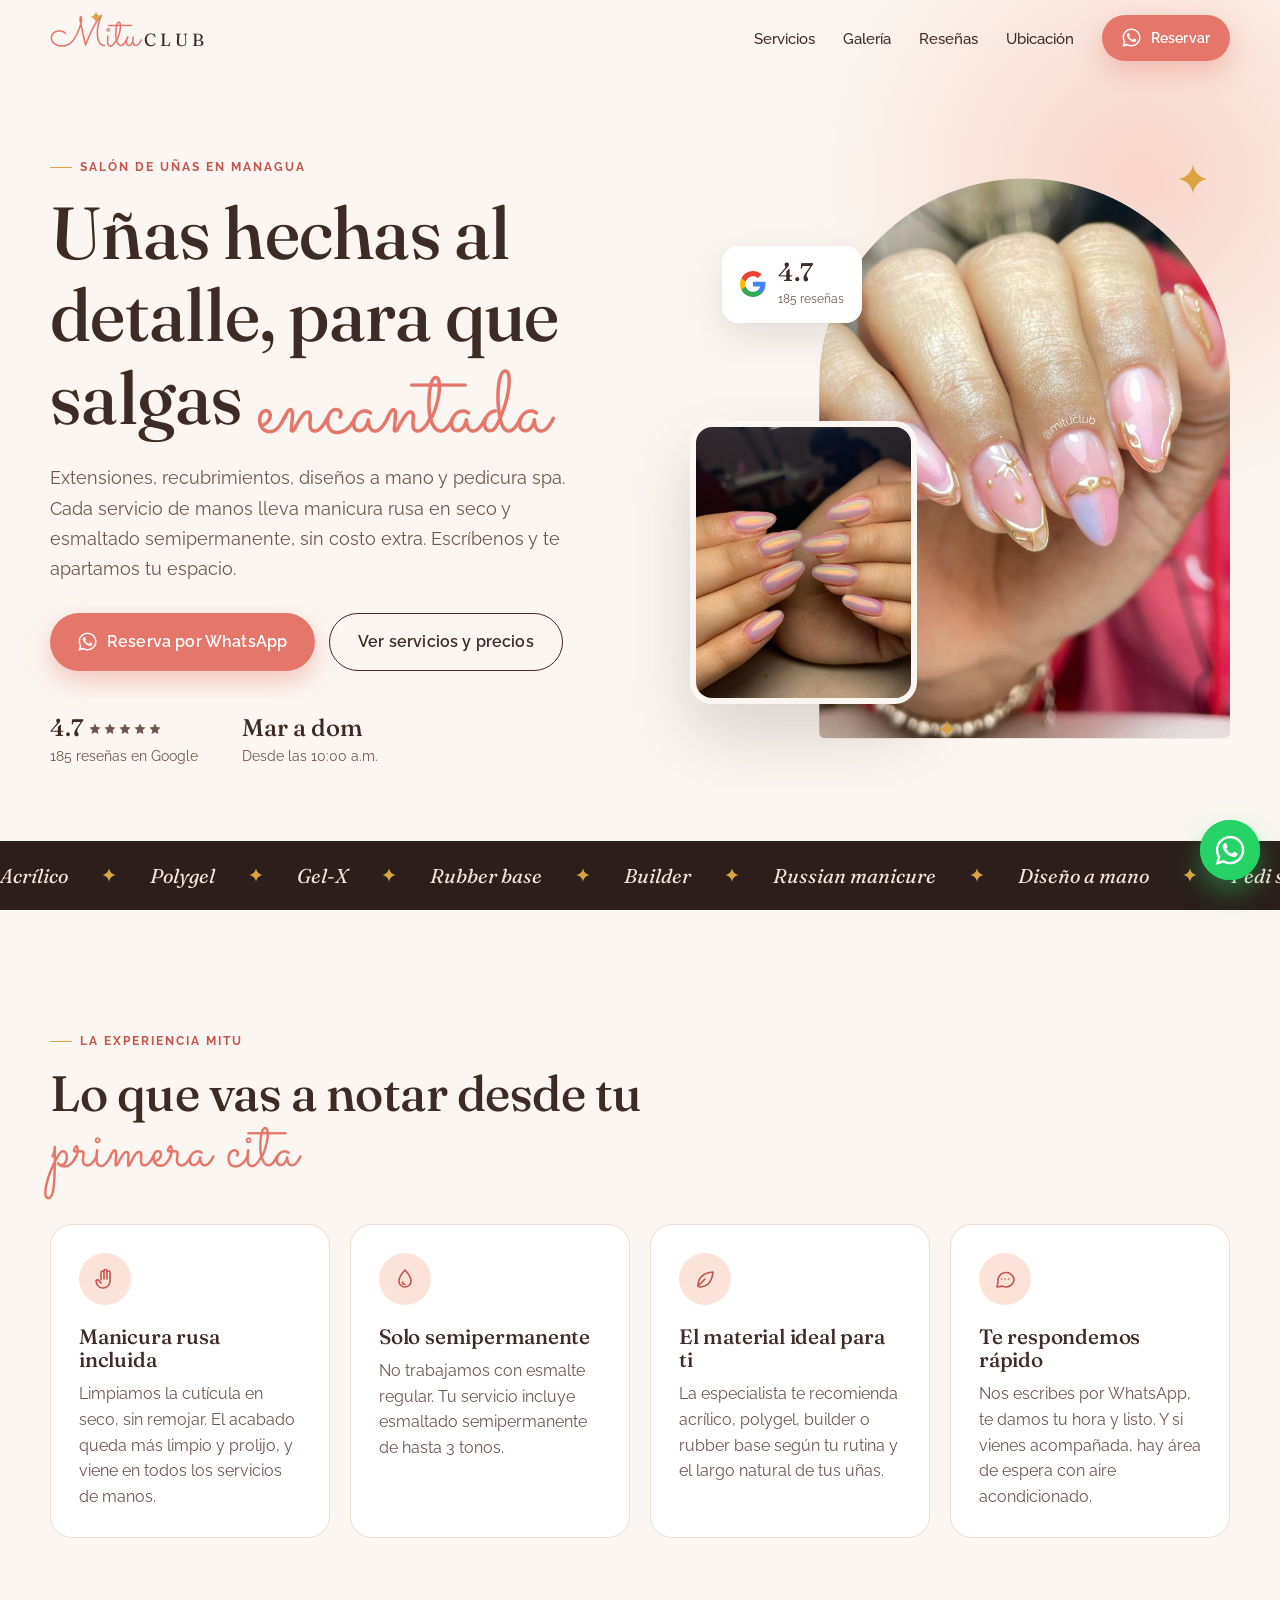
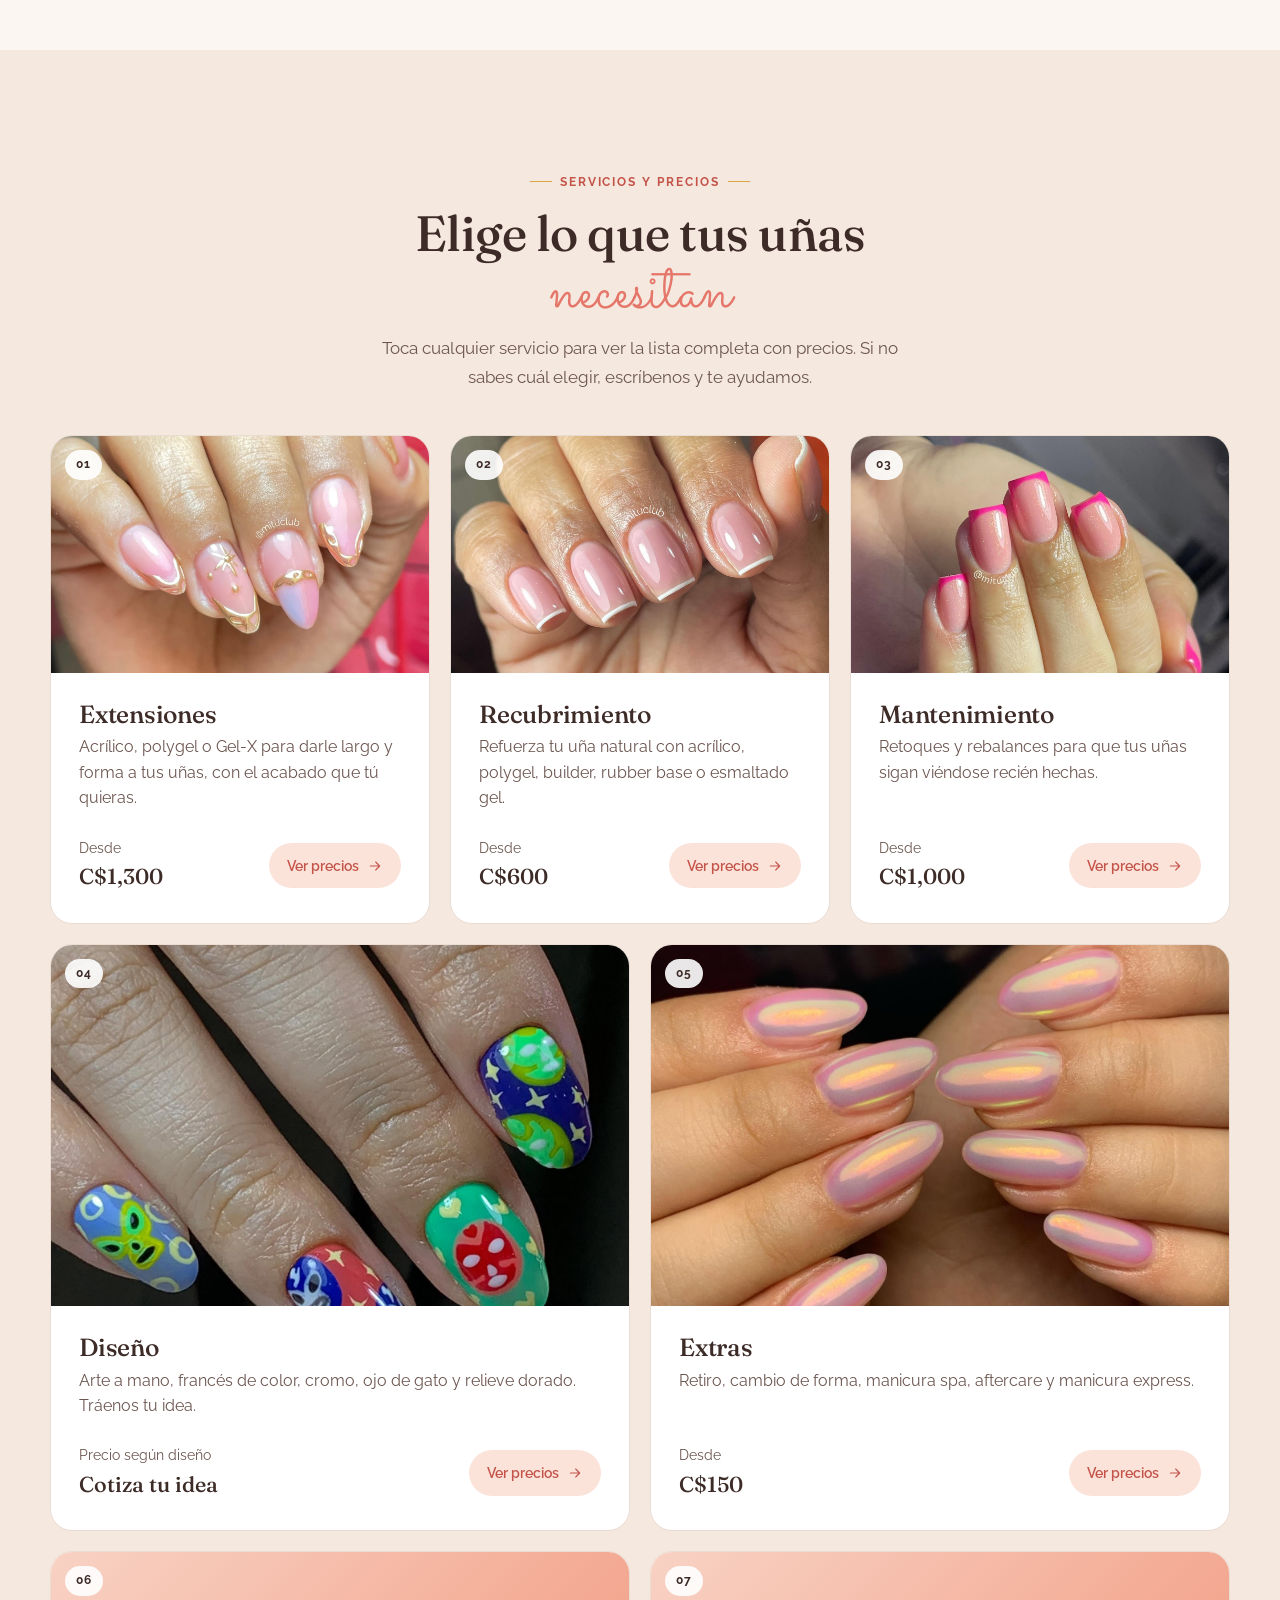
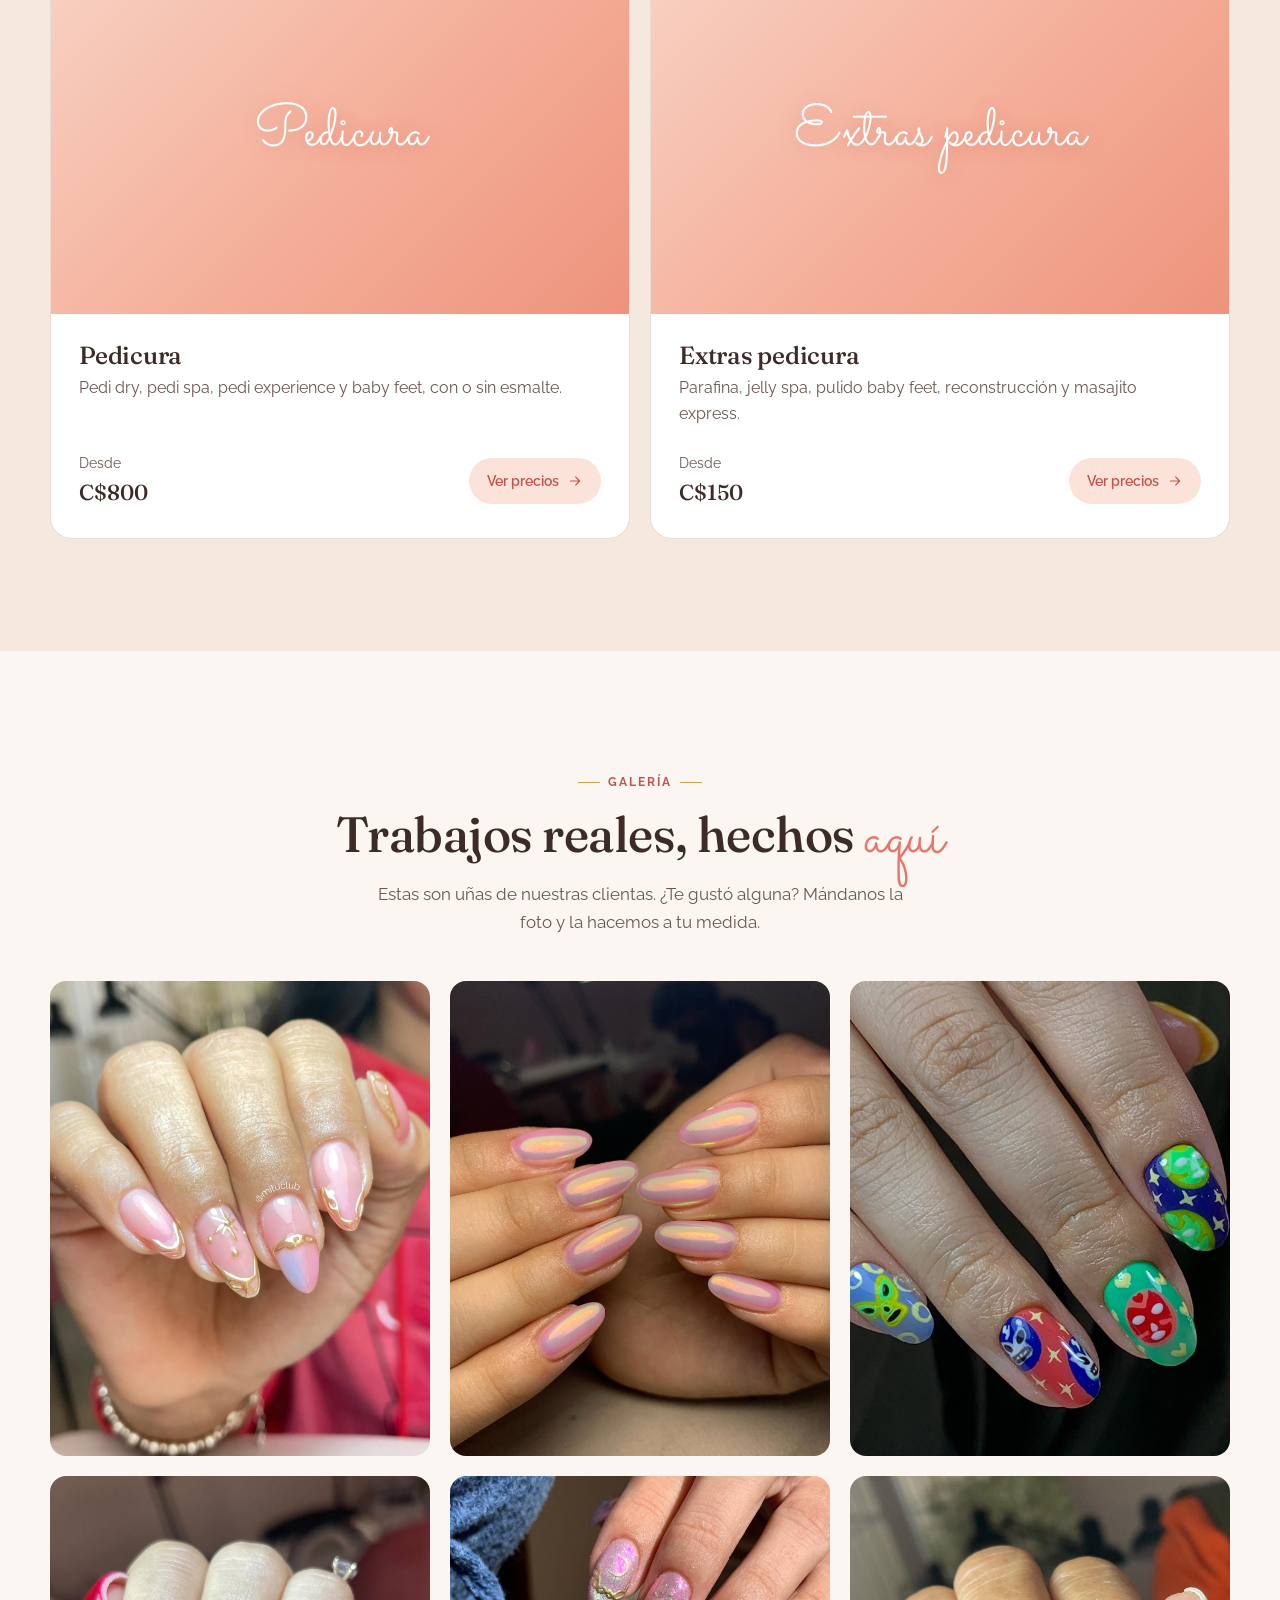
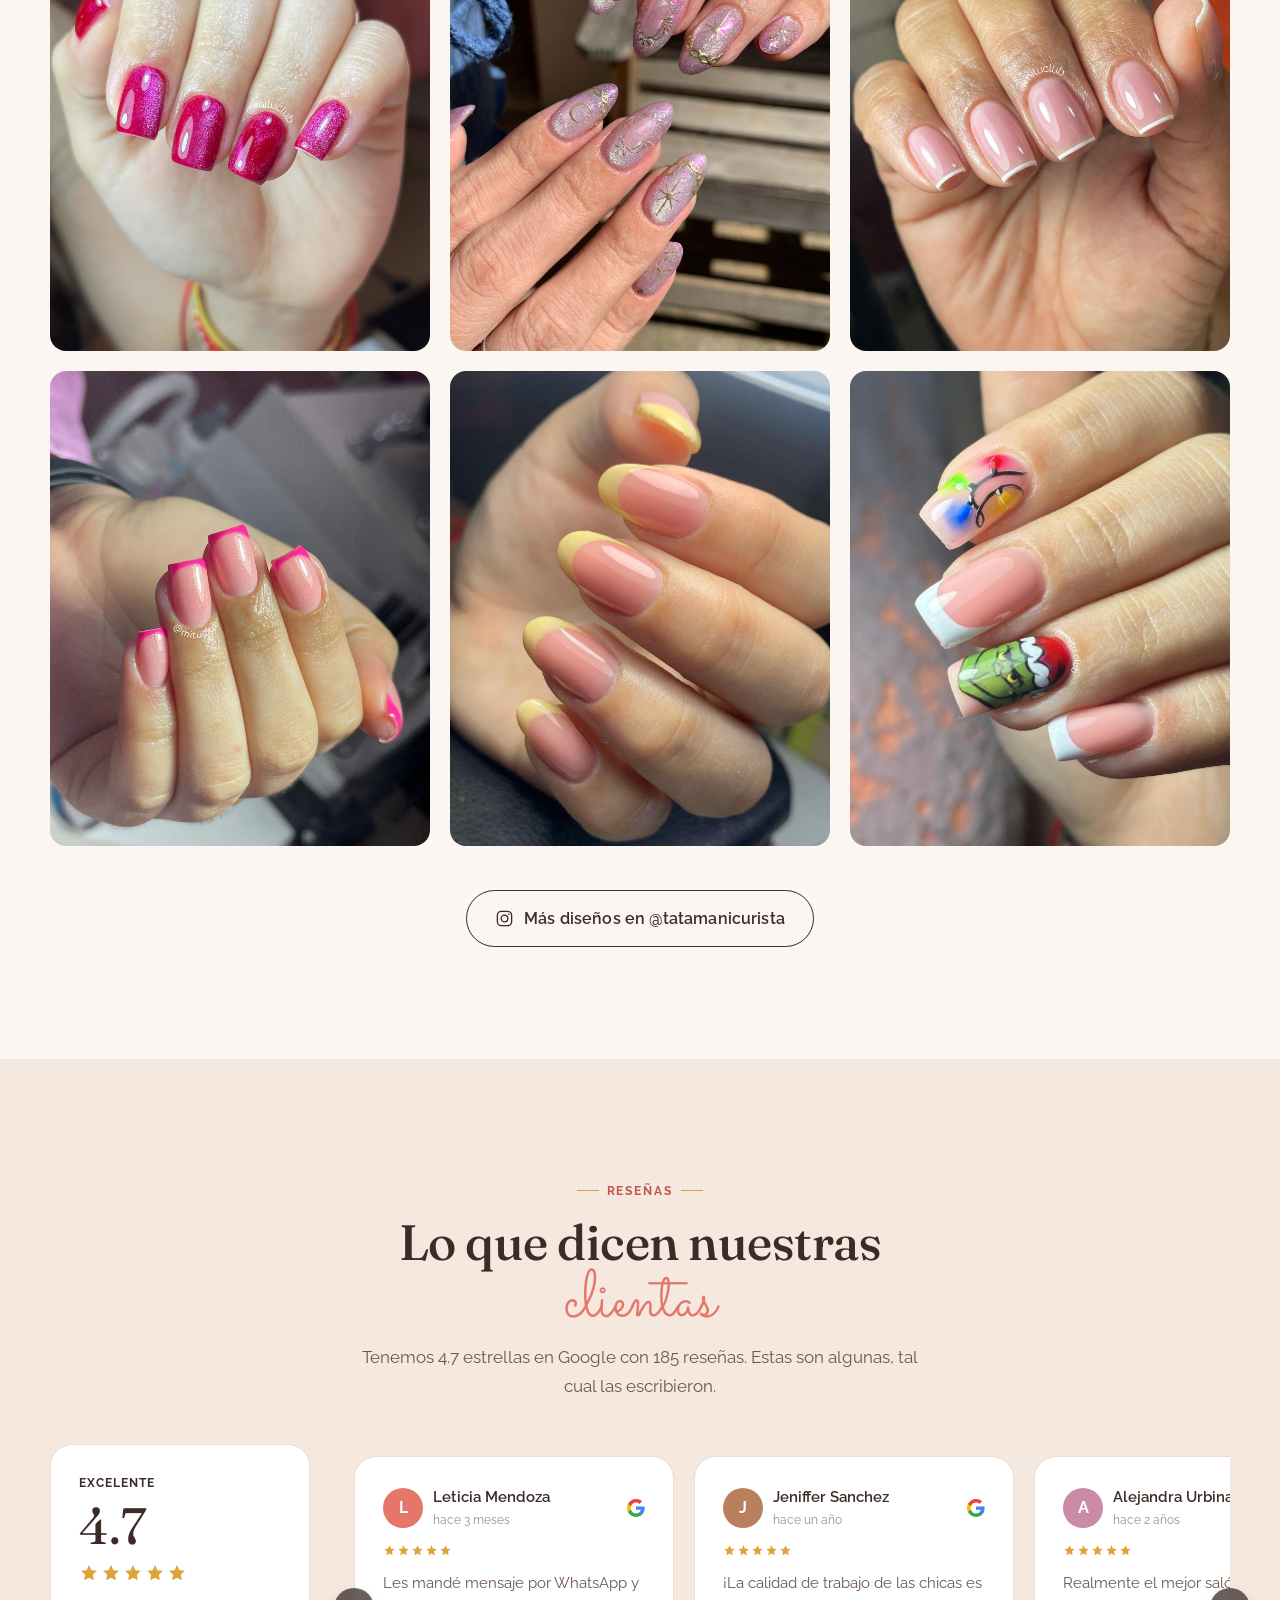
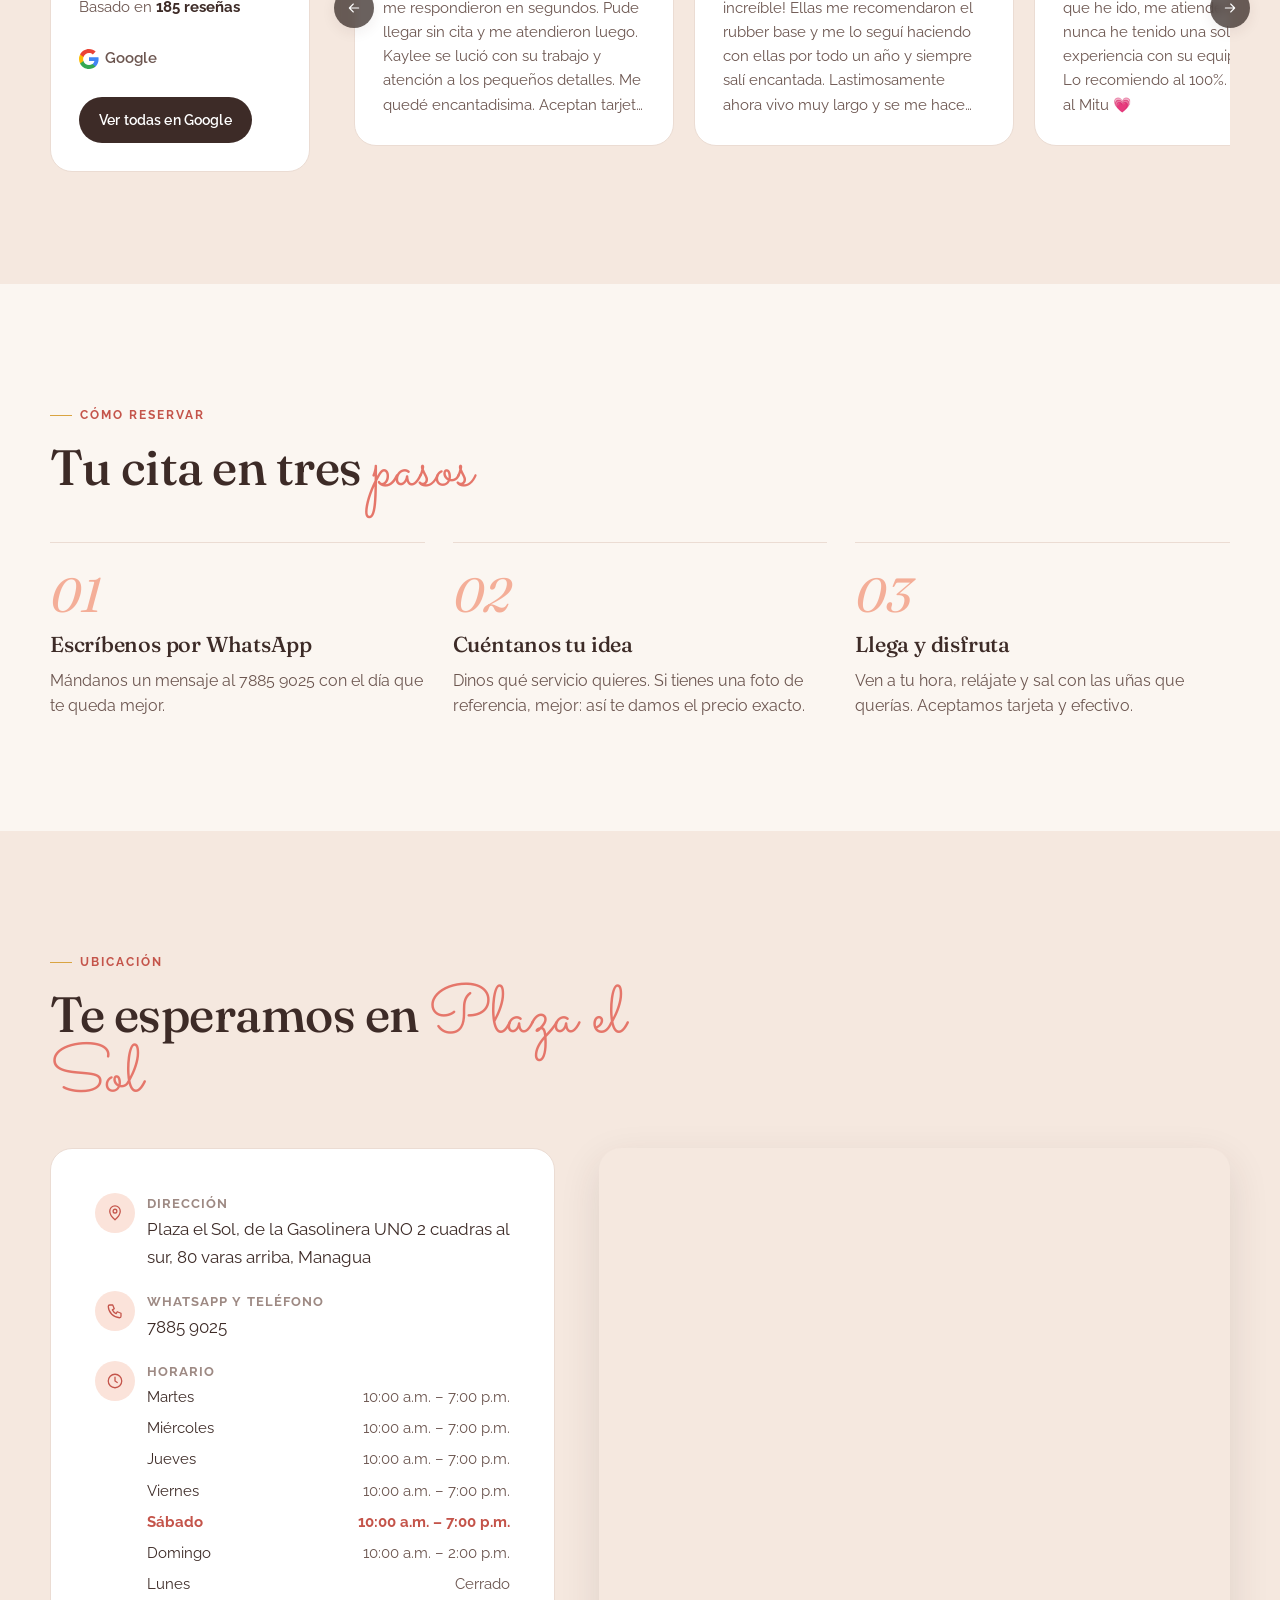
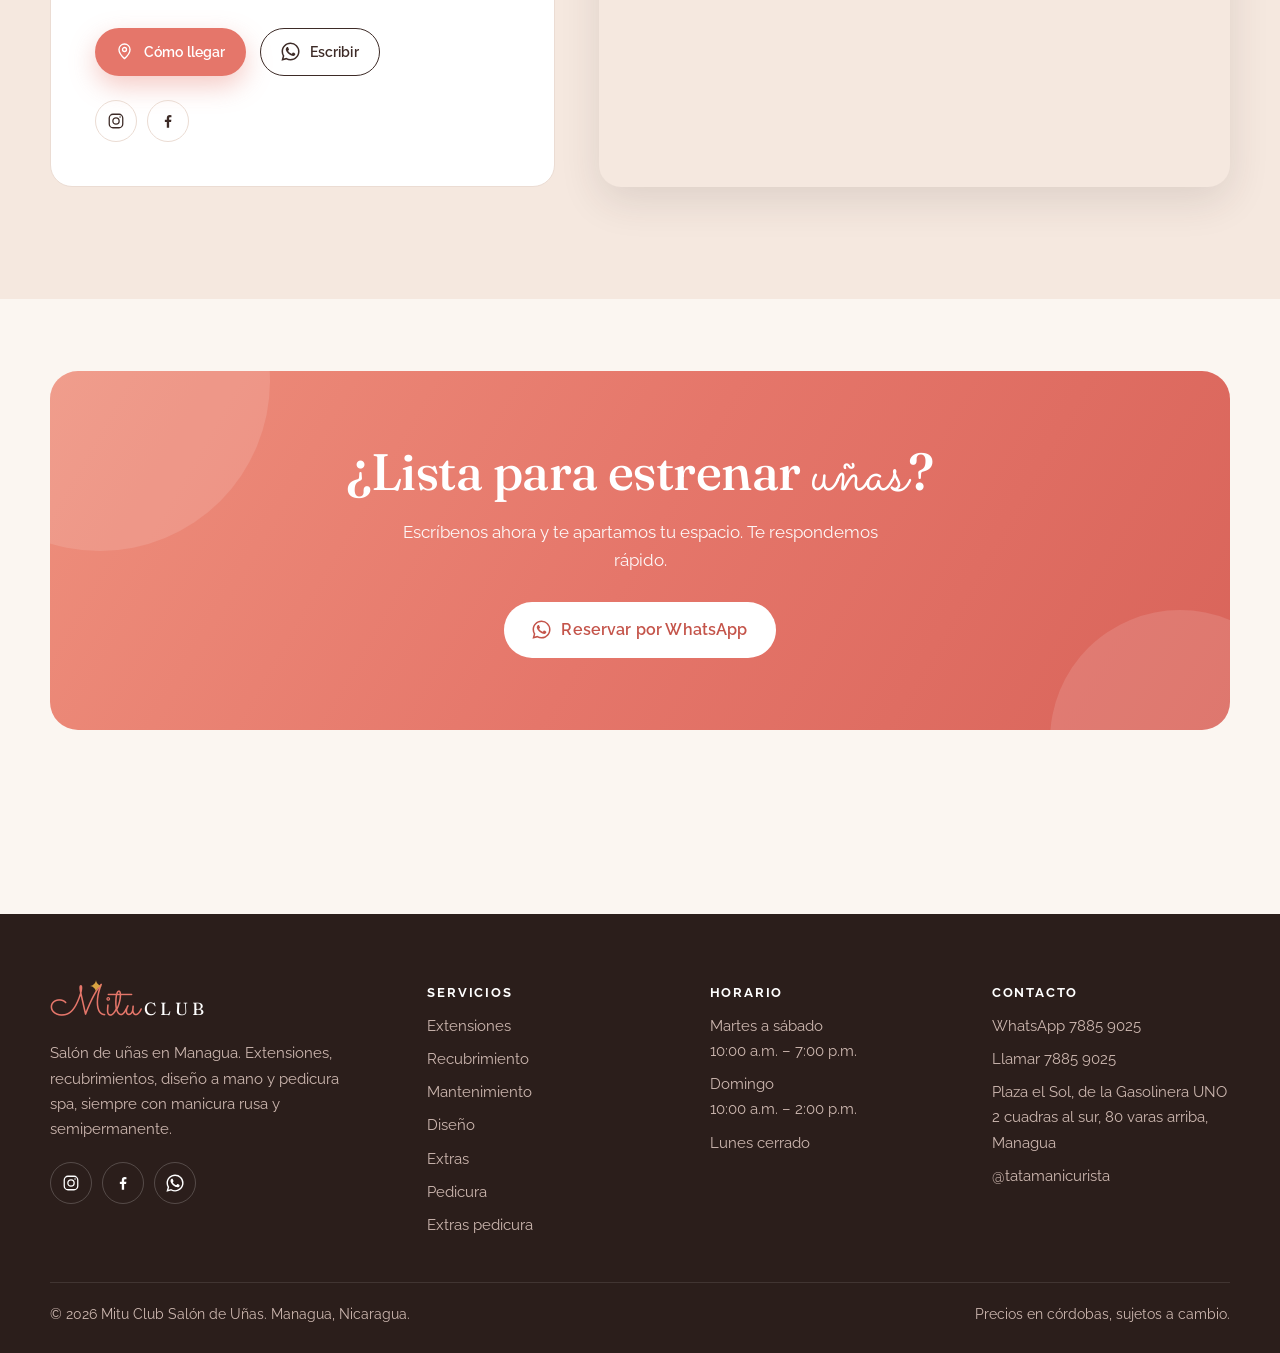
==== commit dcb5c9f3: "Agrega foto navideña a la galería y pasa la galería a cuadrícula pareja Co-Authored-By: Claude Opus " ====
--- a/index.html
+++ b/index.html
@@ -252,6 +252,10 @@
           <img src="assets/img/galeria/unas-frances-amarillo-pastel.jpg" alt="Uñas almendra nude con francés amarillo pastel" width="1440" height="1702" loading="lazy" decoding="async" sizes="(max-width: 600px) 100vw, 25vw">
           <span class="gallery-cap">Francés amarillo pastel</span>
         </button>
+        <button class="gallery-item" type="button" data-full="assets/img/galeria/unas-navidenas-frances-luces.jpg" data-reveal style="--d:0s" aria-label="Ampliar foto: Navideñas pintadas a mano">
+          <img src="assets/img/galeria/unas-navidenas-frances-luces.jpg" alt="Uñas cuadradas con francés blanco y diseño navideño a mano de luces de colores y personaje verde con gorro" width="1440" height="1800" loading="lazy" decoding="async" sizes="(max-width: 600px) 100vw, 25vw">
+          <span class="gallery-cap">Navideñas pintadas a mano</span>
+        </button>
       </div>
       <div class="lightbox" id="lightbox" role="dialog" aria-modal="true" aria-label="Foto ampliada" aria-hidden="true">
         <button class="lightbox-btn lightbox-close" type="button" aria-label="Cerrar"><svg class="icon" aria-hidden="true" viewBox="0 0 24 24" fill="none" stroke="currentColor" stroke-width="1.6" stroke-linecap="round"><path d="M6 6l12 12M18 6L6 18"/></svg></button>
--- a/css/styles.css
+++ b/css/styles.css
@@ -293,12 +293,13 @@
 @media (max-width: 640px) { .service-card, .service-card--wide { grid-column: span 12; } }
 
 /* Galería */
-.gallery { columns: 4 240px; column-gap: var(--space-md); }
+.gallery { display: grid; grid-template-columns: repeat(3, 1fr); gap: var(--space-md); }
+@media (max-width: 900px) { .gallery { grid-template-columns: repeat(2, 1fr); } .gallery-item:first-child { grid-column: 1 / -1; aspect-ratio: 16 / 10; } }
 .gallery-item {
-  break-inside: avoid; margin-bottom: var(--space-md); border-radius: var(--radius-md); overflow: hidden;
+  aspect-ratio: 4 / 5; border-radius: var(--radius-md); overflow: hidden;
   position: relative; display: block; width: 100%; padding: 0; cursor: zoom-in;
 }
-.gallery-item img { width: 100%; height: auto; transition: transform 0.9s var(--ease-out); }
+.gallery-item img { width: 100%; height: 100%; object-fit: cover; transition: transform 0.9s var(--ease-out); }
 .gallery-item::after {
   content: ""; position: absolute; inset: 0;
   background: linear-gradient(180deg, transparent 55%, rgba(43, 30, 27, 0.55));
